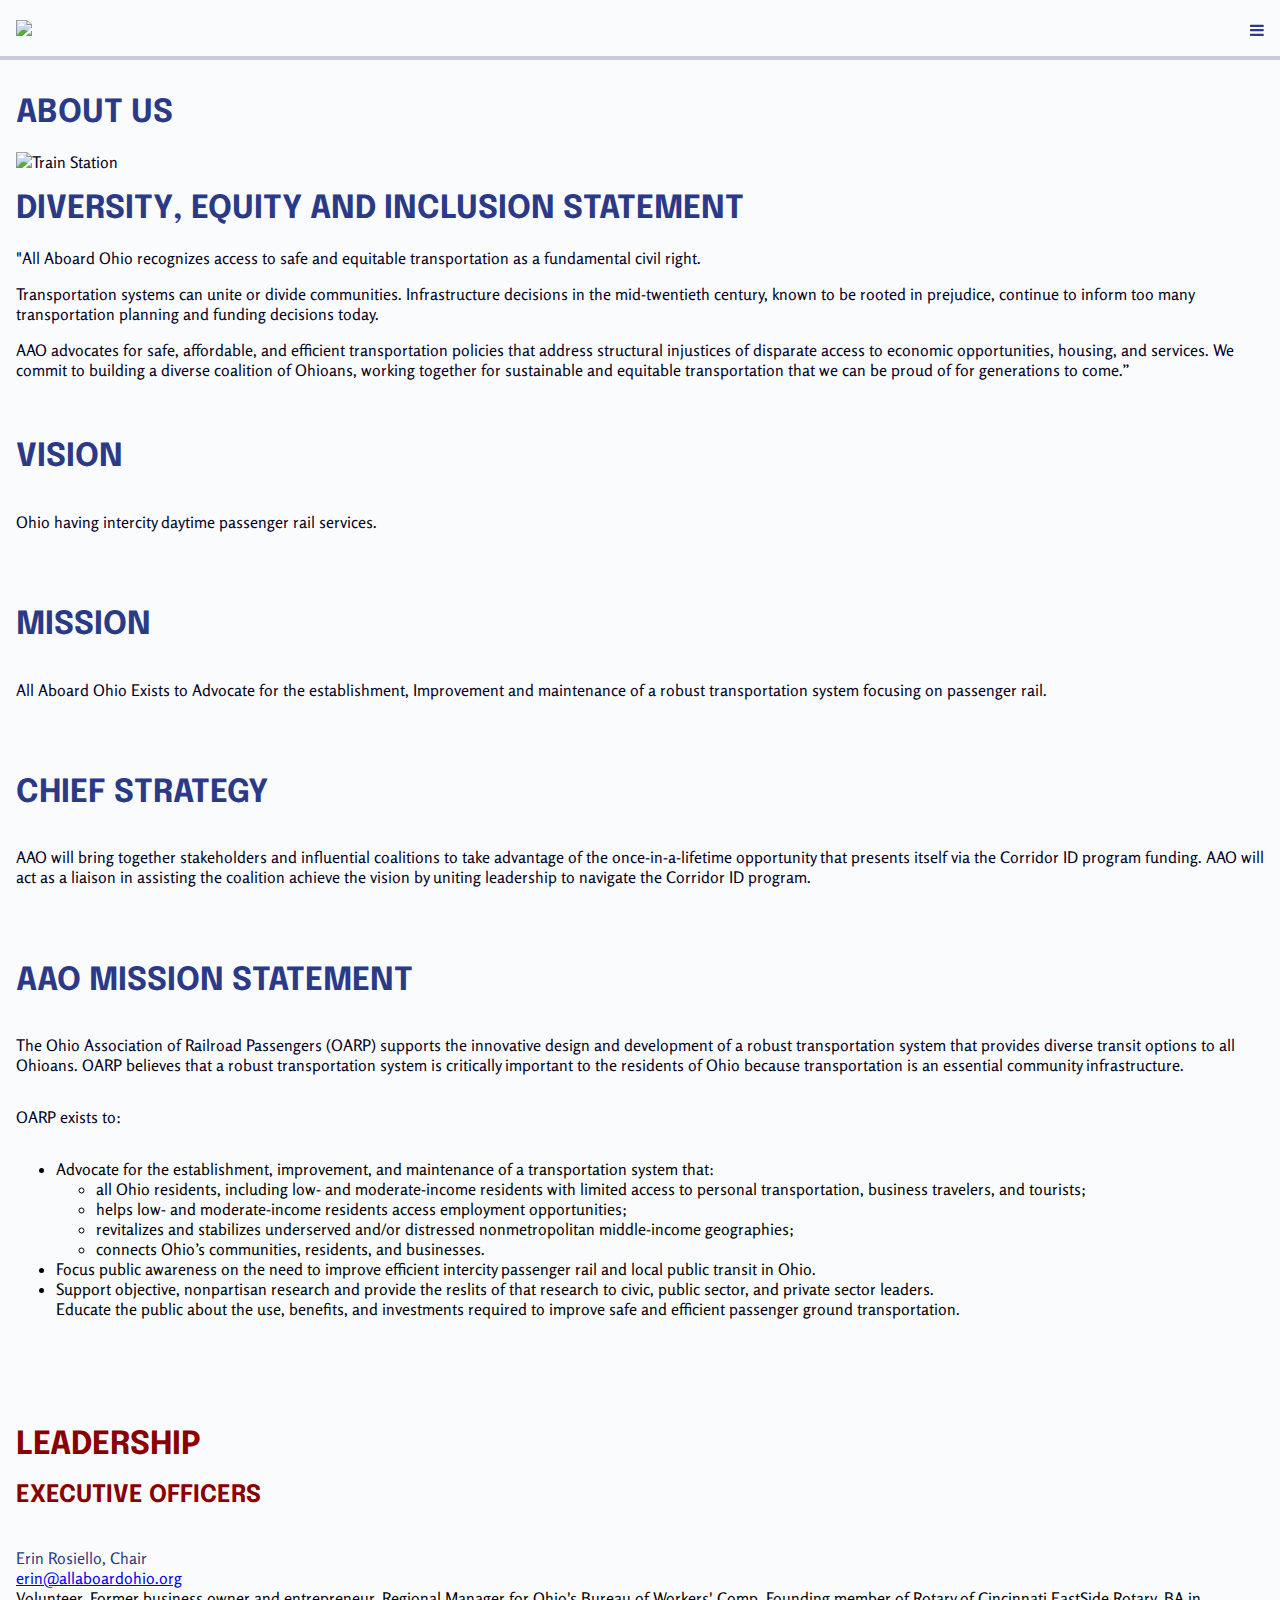
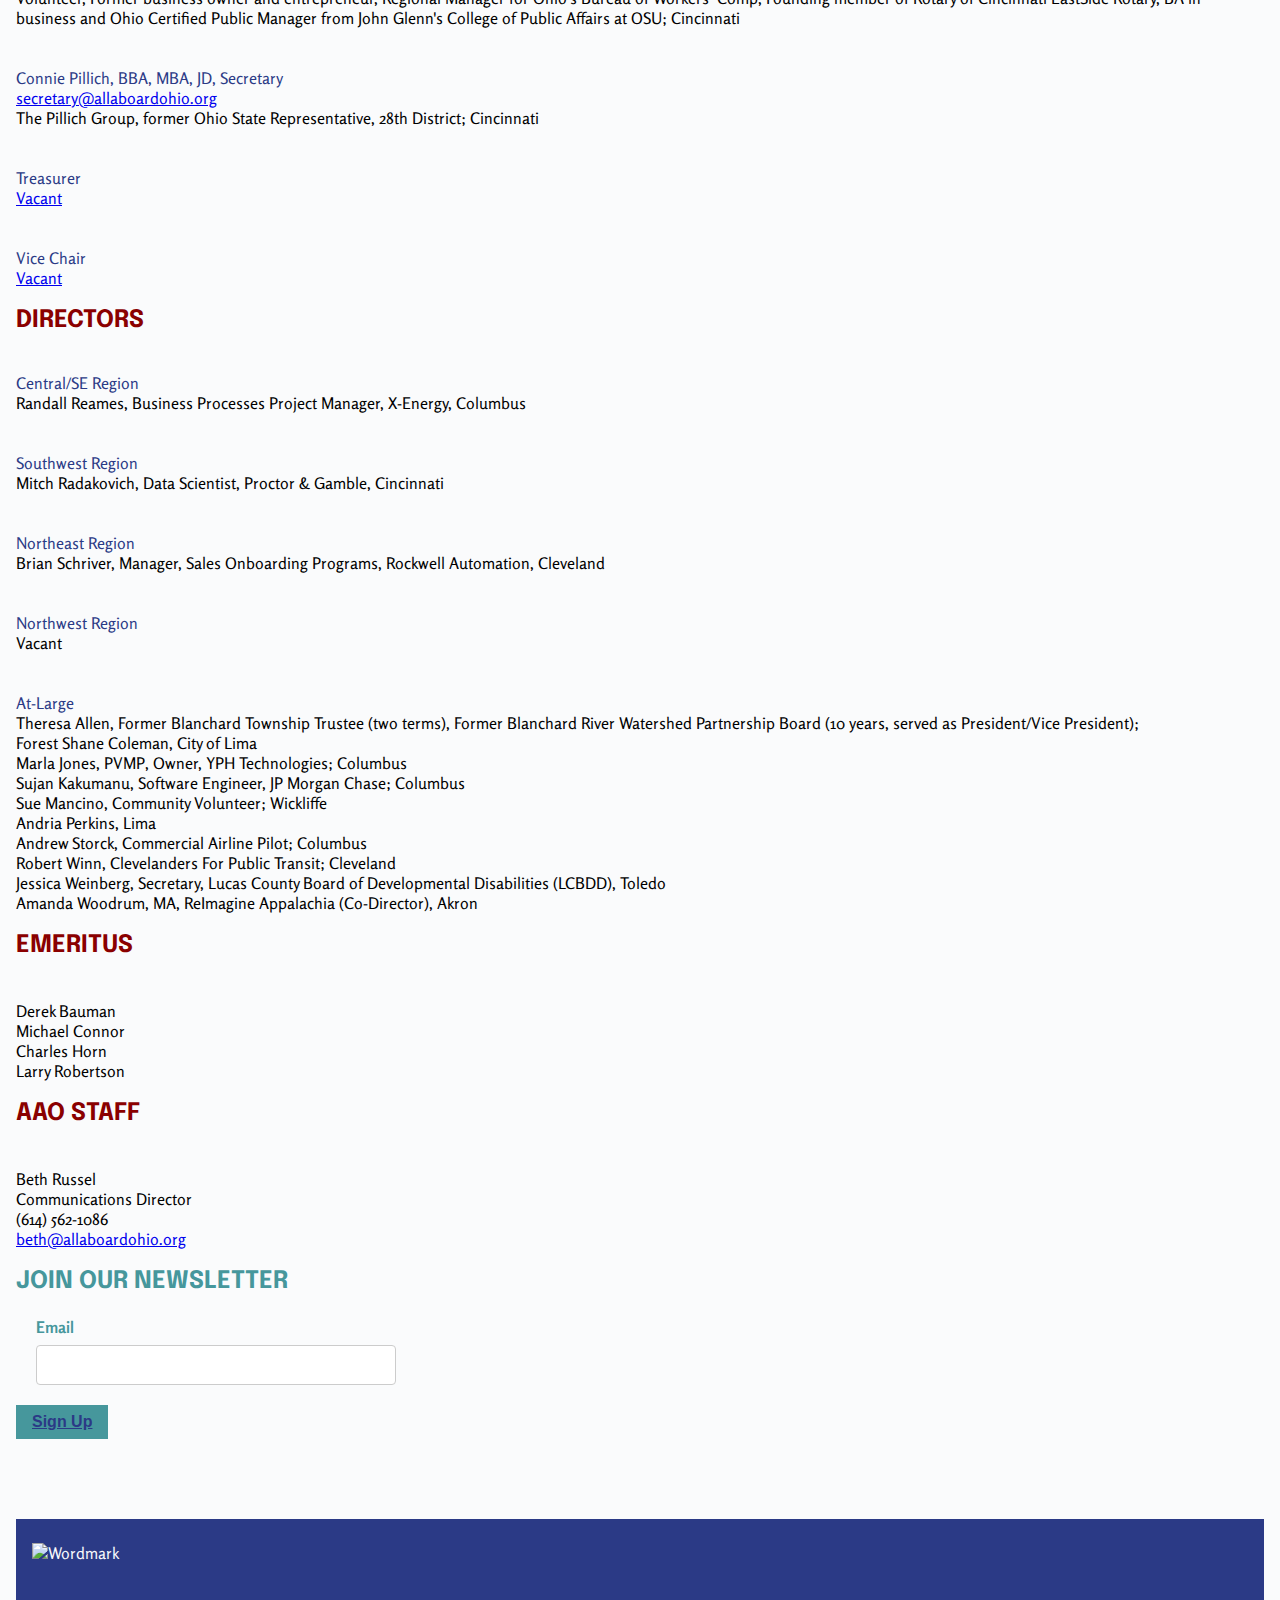
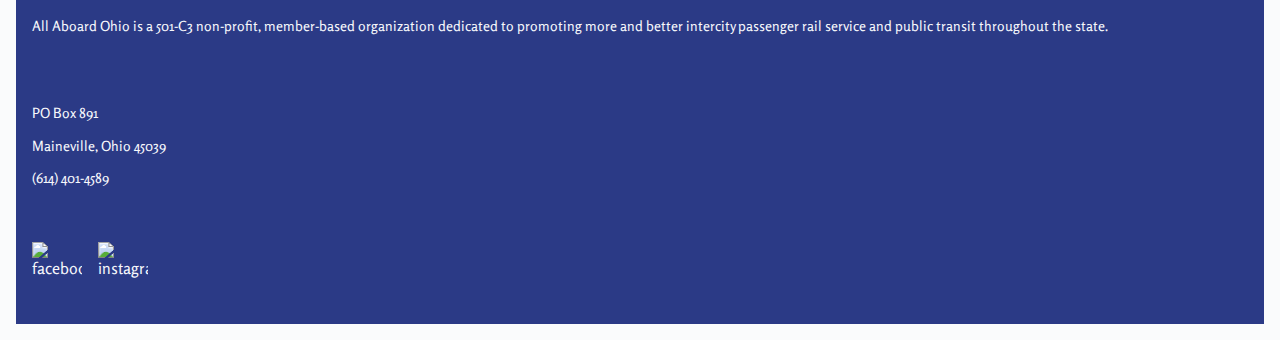
==== about.html @ adca26c1 "Initial commit from W3Schools" ====
<!DOCTYPE html>
<html lang="en">
  <head>
    <title>Home</title>
    <meta name="viewport" content="width=device-width, initial-scale=1" />
    <meta charset="utf-8" />
    <link rel="preconnect" href="https://fonts.googleapis.com" />
    <link rel="preconnect" href="https://fonts.gstatic.com" crossorigin />
    <link
      href="https://fonts.googleapis.com/css2?family=Epilogue:wght@400;700&family=Rosario:wght@400;700&display=swap"
      rel="stylesheet"
    />
    <link
    rel="stylesheet"
    href="https://cdnjs.cloudflare.com/ajax/libs/font-awesome/4.7.0/css/font-awesome.min.css"
  />
    <link rel="stylesheet" href="./styles.css" />
    <script src="./scripts.js"></script>
  </head>

  <body>
    <main>
      <!-- Your HTML content goes here -->
      <header>
        <div class="navigation">
          <div class="logo">
            <img src="./img/project1/aao_wordmark_simple.png" />
          </div>
          <a href="javascript:void(0);" class="icon" onclick="myFunction()">
            <i class="fa fa-bars"></i>
          </a>

          <div id="myLinks" class="menu-links">
            <div><a href="index.html">home</a></div>
            <div><a href="about.html">about</a></div>
            <div><a href="membership.html">membership</a></div>
          </div>
        </div>
      </header>

      <div class="hero">
        <div class="hero-image-container">
          <div class="hero-text">
            <h1><span>about us</span></h1>
            <img src="./img/project1/aao_about_hero.png" alt="Train Station" />
          </div>
        </div>
      </div>

      <div class="about-dei">
        <h1>DIVERSITY, EQUITY AND INCLUSION STATEMENT</h1>
        <p>
          "All Aboard Ohio recognizes access to safe and equitable
          transportation as a fundamental civil right.
        </p>
        <p>
          Transportation systems can unite or divide communities. Infrastructure
          decisions in the mid-twentieth century, known to be rooted in
          prejudice, continue to inform too many transportation planning and
          funding decisions today.
        </p>
        <p>
          AAO advocates for safe, affordable, and efficient transportation
          policies that address structural injustices of disparate access to
          economic opportunities, housing, and services. We commit to building a
          diverse coalition of Ohioans, working together for sustainable and
          equitable transportation that we can be proud of for generations to
          come.”
        </p>
      </div>

      <div class="about-vision">
        <div class="card-container">
            <h1>vision</h1>
            <p>Ohio having intercity daytime passenger rail services.</p>
        </div>
        <div class="card-container">
            <h1>mission</h1>
            <p>All Aboard Ohio Exists to Advocate for the establishment, Improvement and maintenance of a robust transportation system focusing on passenger rail.</p>
        </div>
        <div class="card-container">
            <h1>chief strategy</h1>
            <p>AAO will bring together stakeholders and influential coalitions to take advantage of the once-in-a-lifetime opportunity that presents itself via the Corridor ID program funding. AAO will act as a liaison in assisting the coalition achieve the vision by uniting leadership to navigate the Corridor ID program.</p>
        </div>
      </div>

      <div class="mission-statement">
        <div class="card-container">
            <h1>aao mission statement</h1>
            <p>The Ohio Association of Railroad Passengers (OARP) supports the innovative design and development of a robust transportation system that provides diverse transit options to all Ohioans. OARP believes that a robust transportation system is critically important to the residents of Ohio because transportation is an essential community infrastructure.
            </p>
            <p>
                OARP exists to:
                <ul>
                <li>Advocate for the establishment, improvement, and maintenance of a transportation system that:</li>
                <ul>
                    <li> all Ohio residents, including low- and moderate-income residents with limited access to personal transportation, business travelers, and tourists;</li>
                    <li>
                    helps low- and moderate-income residents access employment opportunities;</li>
                    <li>
                    revitalizes and stabilizes underserved and/or distressed nonmetropolitan middle-income geographies;</li>
                    <li>
                    connects Ohio’s communities, residents, and businesses.</li></ul>
                <li>
                Focus public awareness on the need to improve efficient intercity passenger rail and local public transit in Ohio.
                <li>
                Support objective, nonpartisan research and provide the reslits of that research to civic, public sector, and private sector leaders.
                </li>
                Educate the public about the use, benefits, and investments required to improve safe and efficient passenger ground transportation.</li>
            </ul>
            </p>
        </div>
      </div>

      <div class="about-leadership">
        <h1>leadership</h1>
        <h2>executive officers</h2>
        <div class="card-container">
            <div class="person-title">Erin Rosiello, Chair</div>
            <a href="mailto:erin@allaboardohio.org">erin@allaboardohio.org</a>
            <div>Volunteer, Former business owner and entrepreneur, Regional Manager for Ohio's Bureau of Workers' Comp, Founding member of Rotary of Cincinnati EastSide Rotary, BA in business and Ohio Certified Public Manager from John Glenn's College of Public Affairs at OSU; Cincinnati</div>
        </div>
        <div class="card-container">
            <div class="person-title">Connie Pillich, BBA, MBA, JD, Secretary</div>
            <a href="mailto:secretary@allaboardohio.org">secretary@allaboardohio.org</a>
            <div>The Pillich Group, former Ohio State Representative, 28th District; Cincinnati</div>
        </div>
        <div class="card-container">
            <div class="person-title">Treasurer</div>
            <a href="mailto:none">Vacant</a>
        </div>
        <div class="card-container">
            <div class="person-title">Vice Chair</div>
            <a href="mailto:none">Vacant</a>
        </div>
        <h2>directors</h2>
        <div class="card-container">
            <div class="place-title">central/SE region</div>
            <div>Randall Reames, Business Processes Project Manager, X-Energy, Columbus</div>
        </div>
        <div class="card-container">
            <div class="place-title">southwest region</div>
            <div>Mitch Radakovich, Data Scientist, Proctor & Gamble, Cincinnati</div>
        </div>
        <div class="card-container">
            <div class="place-title">Northeast region</div>
            <div>Brian Schriver, Manager, Sales Onboarding Programs, Rockwell Automation, Cleveland</div>
        </div>
        <div class="card-container">
            <div class="place-title">Northwest region</div>
            <div>Vacant</div>
        </div>
        <div class="card-container">
            <div class="place-title">At-large</div>
            <div>Theresa Allen, Former Blanchard Township Trustee (two terms), Former Blanchard River Watershed Partnership Board (10 years, served as President/Vice President); 
            <div>Forest Shane Coleman, City of Lima</div>
            <div>Marla Jones, PVMP, Owner, YPH Technologies; Columbus</div>
            <div>Sujan Kakumanu, Software Engineer, JP Morgan Chase; Columbus</div>
            <div>Sue Mancino, Community Volunteer; Wickliffe</div>
            <div>Andria Perkins, Lima</div>
            <div>Andrew Storck, Commercial Airline Pilot; Columbus</div>
            <div>Robert Winn, Clevelanders For Public Transit; Cleveland</div>
            <div>Jessica Weinberg, Secretary, Lucas County Board of Developmental Disabilities (LCBDD), Toledo</div>
            <div>Amanda Woodrum, MA, ReImagine Appalachia (Co-Director), Akron</div>
        </div>
        <h2>emeritus</h2>
        <div class="card-container">
            <div>Derek Bauman</div>
            <div>Michael Connor</div>
            <div>Charles Horn</div>
            <div>Larry Robertson</div>
        </div>
        <h2>aao staff</h2>
        <div class="card-container">
            <div>Beth Russel</div>
            <div>Communications Director</div>
            <div>(614) 562-1086</div>
            <a href="mailto:beth@allaboardohio.org">beth@allaboardohio.org</a>
        </div>
      </div>
      </div>

      <!-- NEWSLETTER, AGAIN -->
      <div class="join-newsletter">
        <h2>Join our newsletter</h2>
        <div class="text-entry-container">
          <label for="text-entry">Email</label>
          <input type="text" id="email2" name="text-entry" />
        </div>
        <button class="cta-button">Sign Up</button>
      </div>

      <div class="content-gap"></div>

      <!-- FOOTER -->
      <footer class="footer">
        <div class="footer-content">
          <img src="needs to be made" alt="Wordmark" />
          <p>
            All Aboard Ohio is a 501-C3 non-profit, member-based organization
            dedicated to promoting more and better intercity passenger rail
            service and public transit throughout the state.
          </p>
          <div class="address-box">
            <p>PO Box 891</p>
            <p>Maineville, Ohio 45039</p>
            <p>(614) 401-4589</p>
          </div>
          <div class="footer-social">
            <img src="./icons/logo-facebook.svg" alt="facebook" />
            <img src="./icons/logo-instagram.svg" alt="instagram" />
          </div>
        </div>
      </footer>
    </main>
  </body>
</html>
---- styles.css ----
* {
  box-sizing: border-box;
}

:root {
  font-family: "Epilogue", sans-serif;
  font-family: "Rosario", sans-serif;
  --background-color: rgba(250, 251, 252, 1);
  --on-background-color: rgba(2, 1, 35, 1);
  --primary-color: rgba(43, 58, 134, 1);
  --secondary-color: rgba(138, 0, 0, 1);
  --tertiary-color: rgba(70, 151, 156, 1);
  --quintenary-color: #c4d1ec;
  --quarternary-color: rgba(175, 145, 100, 1);
  --on-primary-color: rgba(247, 248, 252, 1);
  --button-shadow: 4px 4px 0px 0px rgba(0, 0, 0, 1),
    8px 8px 0px 0px rgba(43, 58, 134, 1);
  --mobile-button-shadow-PRIMARY: 4px 4px 0px 0px rgba(0, 0, 0, 1),
    2px 2px 0px 0px rgba(43, 58, 134, 1);
  --mobile-button-shadow-QUAT: 4px 4px 0px 0px rgba(0, 0, 0, 1),
    2px 2px 0px 0px rgba(175, 145, 100, 1);
}

/* Epilogue for headers */
h1,
h2,
h3,
h4,
h5,
h6 {
  font-family: "Epilogue", sans-serif;
  color: var(--primary-color);
  text-transform: uppercase;
}

p {
  -webkit-text-size-adjust: 16px;
  -moz-text-size-adjust: 16px;
  -ms-text-size-adjust: 16px;
  text-size-adjust: 16px;
  font-family: "Rosario", sans-serif;
  color: var(--on-background-color);
}

.bold-heading {
  font-family: "Epilogue", sans-serif;
  font-weight: 700;
  color: var(--on-background-color);
}

img {
  width: 100%;
}

body {
  padding: 0px;
  margin: 16px;
  background-color: var(--background-color);
}

.main {
  display: flex;
  flex-direction: column;
  align-items: flex-start;
  gap: 80px;
  padding-top: 96px;
  background-color: var(--background-color);
}

/* NAVIGATION */

.navigation {
  flex-direction: row;
  width: 100%;
  justify-content: space-between;
  gap: 16px;
  padding: 20px 16px 16px;
  position: fixed;
  top: 0;
  left: 0;
  z-index: 1000;
  background-color: var(--background-color);
  box-shadow: 0px 4px 0px #2b3a8640;
  display: flex;
  align-items: center;
  color: var(--on-background-color);
  overflow: hidden;
}

.logo img {
  width: 150px;
}

.navigation .menu-links {
  display: none;
  height: 100%;
  flex-direction: column;
  text-transform: uppercase;
  background-color: var(--secondary-color);
  font-size: larger;
}

.navigation .menu-links div {
  margin-right: 16px;
}

.navigation .menu-links div:last-child {
  margin-right: 0;
}

.navigation a:link {
  color: var(--primary-color);
}

.navigation a:visited {
  color: var(--tertiary-color);
}

.navigation a:hover {
  color: var(--secondary-color);
}

.hamburger-menu {
  display: none;
  cursor: pointer;
}

/* HERO */

.hero {
  display: flex;
  padding: 60px 0px 0px;
  flex-direction: column;
  align-items: center;

  align-self: stretch;
  background-color: var(--background-color);
}

.hero-image-container {
  position: relative;
  width: 100%;
}

.hero img {
  width: 100%;

  height: auto;
  display: block;
}

.hero-text {
  color: var(--on-background-color); /* Set the text color */
}

.hero p {
  color: var(--on-background-color);
}
.hero-content {
  display: flex;
  flex-direction: column;
}

.hero-content .column {
  display: flex;
  flex-direction: column;
  justify-content: space-between;
  align-items: left;
}

/* this to make the top of the first column have a border */
.hero-content .column :first {
  border-top: 1px solid var(--on-background-color);
}

.hero-content h1,
h2,
h3,
h4,
h5,
h6 {
  color: var(--PRIMARY, #2b3a86);
  text-transform: uppercase;
  margin-bottom: 3px;
}

.hero .description {
  color: var(--on-primary-color);
  padding: 0 100px;
}

.hero .description span {
  padding: 5px;
  line-height: 2;
  opacity: 0.9;
}

/* CTA BUTTON */

.cta-button {
  background-color: var(--quintenary-color);
  border: none;
  color: var(--primary-color);
  padding: 8px 16px;
  text-align: center;
  text-decoration: underline;
  display: inline-block;
  font-size: 16px;
  font-weight: bolder;
  width: -webkit-fit-content;
  width: -moz-fit-content;
  width: fit-content;
  align-self: center;
}

.content-gap {
  padding: 40px;
}

/* ACCOMPLISHMENTS */

.accomplishments {
  display: flex;
  flex-direction: column;
  align-items: center;
  gap: 40px;
  align-self: stretch;
  padding: 8px 0px;
}

.accomplishments h1,
.accomplishments h2,
.accomplishments h3,
.accomplishments h4,
.accomplishments h5,
.accomplishments h6 {
  text-transform: uppercase;
  color: var(--secondary-color, #8a0000);
}

.accomplishments img {
  width: 35px;
  height: 35px;
}

.accomplishments-card {
  display: flex;
  padding: 8px 0px;
  flex-direction: column;
  align-items: center;
  gap: 16px;
  align-self: stretch;
}

/* JOIN NEWSLETTER TEXT ENTRY */
.join-newsletter .cta-button {
  background-color: var(--tertiary-color);
}

.text-entry-container {
  max-width: 400px;
  padding: 20px;

  border-radius: 8px;
}

label {
  display: block;
  margin-bottom: 8px;
  font-weight: bold;
}

input {
  width: 100%;
  padding: 10px;
  box-sizing: border-box;
  border: 1px solid #ccc;
  border-radius: 4px;
  font-size: 16px;
}

.join-newsletter {
  color: var(--tertiary-color, #46979c);
}

.join-newsletter h2,
.join-newsletter h3,
.join-newsletter h4,
.join-newsletter h5,
.join-newsletter h6 {
  color: var(--tertiary-color, #46979c);
}

/* RECENT NEWS */

.recent-news {
  display: flex;
  flex-direction: column;
  align-items: center;
  gap: 40px;
  align-self: stretch;
}

.recent-news img {
  -o-object-fit: cover;
  object-fit: cover;
  height: 300px;
  width: 100%;
}

.recent-news h1,
.recent-news h2,
.recent-news h3,
.recent-news h4,
.recent-news h5,
.recent-news h6 {
  color: var(--primary-color, #2b3a86);
}

/* UPCOMING EVENTS */

.upcoming-events {
  display: flex;
  padding: 0px 16px;
  flex-direction: column;
  align-items: flex-start;
  gap: 40px;
  align-self: stretch;
}

.event-list-container {
  display: flex;
  flex-direction: column;
  align-items: flex-start;
  gap: 16px;
  align-self: stretch;
}

.event-list {
  display: flex;
  flex-direction: column;
  align-items: flex-start;
  gap: 4px;
  align-self: stretch;
}

/* ABOUT */

.about-leadership {
  padding-top: 40px;
}

.about-leadership h1,
.about-leadership h2,
.about-leadership h3,
.about-leadership h4,
.about-leadership h5,
.about-leadership h6 {
  color: var(--secondary-color);
}

.card-container {
  display: flex;
  flex-direction: column;
  margin-top: 40px;
  align-self: stretch;
}

.person-title {
  color: var(--primary-color, #2b3a86);
  text-transform: capitalize;
}

.place-title {
  color: var(--primary-color, #2b3a86);
  text-transform: capitalize;
}

/* MEMBERSHIP */

.membership {
  display: flex;
  padding: 80px 8px;
  flex-direction: column;
  align-items: center;
  gap: 20px;
  align-self: stretch;
}

p.price {
  text-align: center;
  color: var(--tertiary-color);
  font-size: 150%;
}

/* Style the buttons that are used to open and close the accordion panel */
.membership-accordion {
  color: var(--on-background-color);
  cursor: pointer;
  width: 100%;
  text-align: left;
  border: none;
  outline: none;
  transition: 0.4s;
}

/* Add a background color to the button if it is clicked on (add the .active class with JS), and when you move the mouse over it (hover) */
.membership-active,
.membership-accordion:hover {
  background-color: #ccc;
}

/* Style the accordion panel. Note: hidden by default */
.panel {
  padding: 17px 34px 34px;
  background-color: white;
  display: none;
  overflow: hidden;
}

.panel h2 {
  text-transform: uppercase;
  color: var(--primary-color);
}

/* FOOTER FOOTER FOOTER */
.footer {
  display: flex;
  padding: 24px 0px 32px 0px;
  flex-direction: column;
  align-items: flex-start;
  gap: 4px;
  align-self: stretch;
  background-color: var(--primary-color, #2b3a86);
  color: var(--on-primary-color, #f7f8fc);
  /* position: absolute;
  z-index: 1; */
}

.footer p {
  color: var(--on-primary-color, #f7f8fc);
  font-size: 14px;
  font-style: normal;
  font-weight: 400;
  line-height: 135%; /* 18.9px */
}

.footer-content {
  display: flex;
  padding: 0px 16px;
  flex-direction: column;
  align-items: flex-start;
  gap: 40px;
  align-self: stretch;
  color: var(--on-primary-color, #f7f8fc);
}
.address-container {
  display: flex;
  flex-direction: column;
  justify-content: flex-end;
  align-items: flex-start;
  gap: 24px;
  align-self: stretch;
  color: var(--on-primary-color, #f7f8fc);
}

.footer-social {
  display: flex;
  justify-content: flex-end;
  align-items: flex-start;
  gap: 16px;
}

.footer-social img {
  width: 50px;
  height: 50px;
}

@media only screen and (min-width: 768px) and (max-width: 1023px) {
  /* .body {
    display: flex;
    flex-direction: column;
    justify-content: space-between;
    align-items: center;
    padding: 10px;
    border-left: 1px solid black;
    border-bottom: 1px solid black;
    background: url("img/project1/aao_background1.png") repeat-y left top;
  } */

  .body {
    display: flex;
    max-width: 762px;
    width: 100%;
    padding: 167px auto 442px;
    flex-direction: column;
    align-items: center;
    gap: 80px;

    background: var(--background-color, #fafbfc);
  }

  .img {
    max-width: 100%;
    height: auto;
  }

  .navigation {
    display: flex;
    width: 100%;
    padding: 24px 8px 16px 8px;
    justify-content: space-between;
    align-items: center;
    gap: 4px;
  }

  .links {
    display: flex;
    justify-content: center;
    align-items: center;
    gap: 24px;
    flex: 1 0 0;
    align-self: stretch;
  }

  .hero {
    display: flex;
    flex-direction: column;
    align-items: center;
    align-self: stretch;
    border-radius: 4px;
    background: var(--background-color, #fafbfc);
  }

  .hero-content .column:last-child {
    border-right: 1px solid black;
  }

  /* .hero-text {
    position: absolute;
    top: 80px;
    right: 0;
    background: rgba(
      255,
      255,
      255,
      0.8
    ); /* Use a semi-transparent background for better readability
    padding: 20px;
    text-align: left;
    vertical-align: middle;
    color: var(--on-primary-color); /* Set the text color
  } */

  /* I want this to make the second button the secondary color. it inherits primary-color from main. */
  .hero button ::after {
    background-color: var(--secondary-color);
  }
}

@media only screen and (min-width: 1024px) {
  .body {
    display: flex;
    flex-direction: row;
  }
}

/* .text-with-background-image {
  background-image: url("../img/project1/aao_home_hero.png");
  background-repeat: no-repeat;
  background-size: cover;
  width: 100%;
  height: 500px;
  background-position: center;
  display: flex;
  flex-direction: column;
  justify-content: center;
} */

/* .cta-button {
  display: flex;
  padding: 8px 32px;
  justify-content: center;
  align-items: center;
  gap: 16px;
  align-self: stretch;
  border-radius: 8px;
  background: var(--primary-color, #2b3a86);
  box-shadow: 2px 3px 0px 0px #2b3a86, 1px 2px 0px 0px #000; 
}
*/ /* .membership ul {
  display: flex;
  padding: 16px 0px;
  align-items: center;
  align-self: stretch;
}
.membership li {
  border-bottom: 5px solid #000;
  display: flex;
  align-items: flex-start;
  gap: 8px;
  flex: 1 0 0;
} */
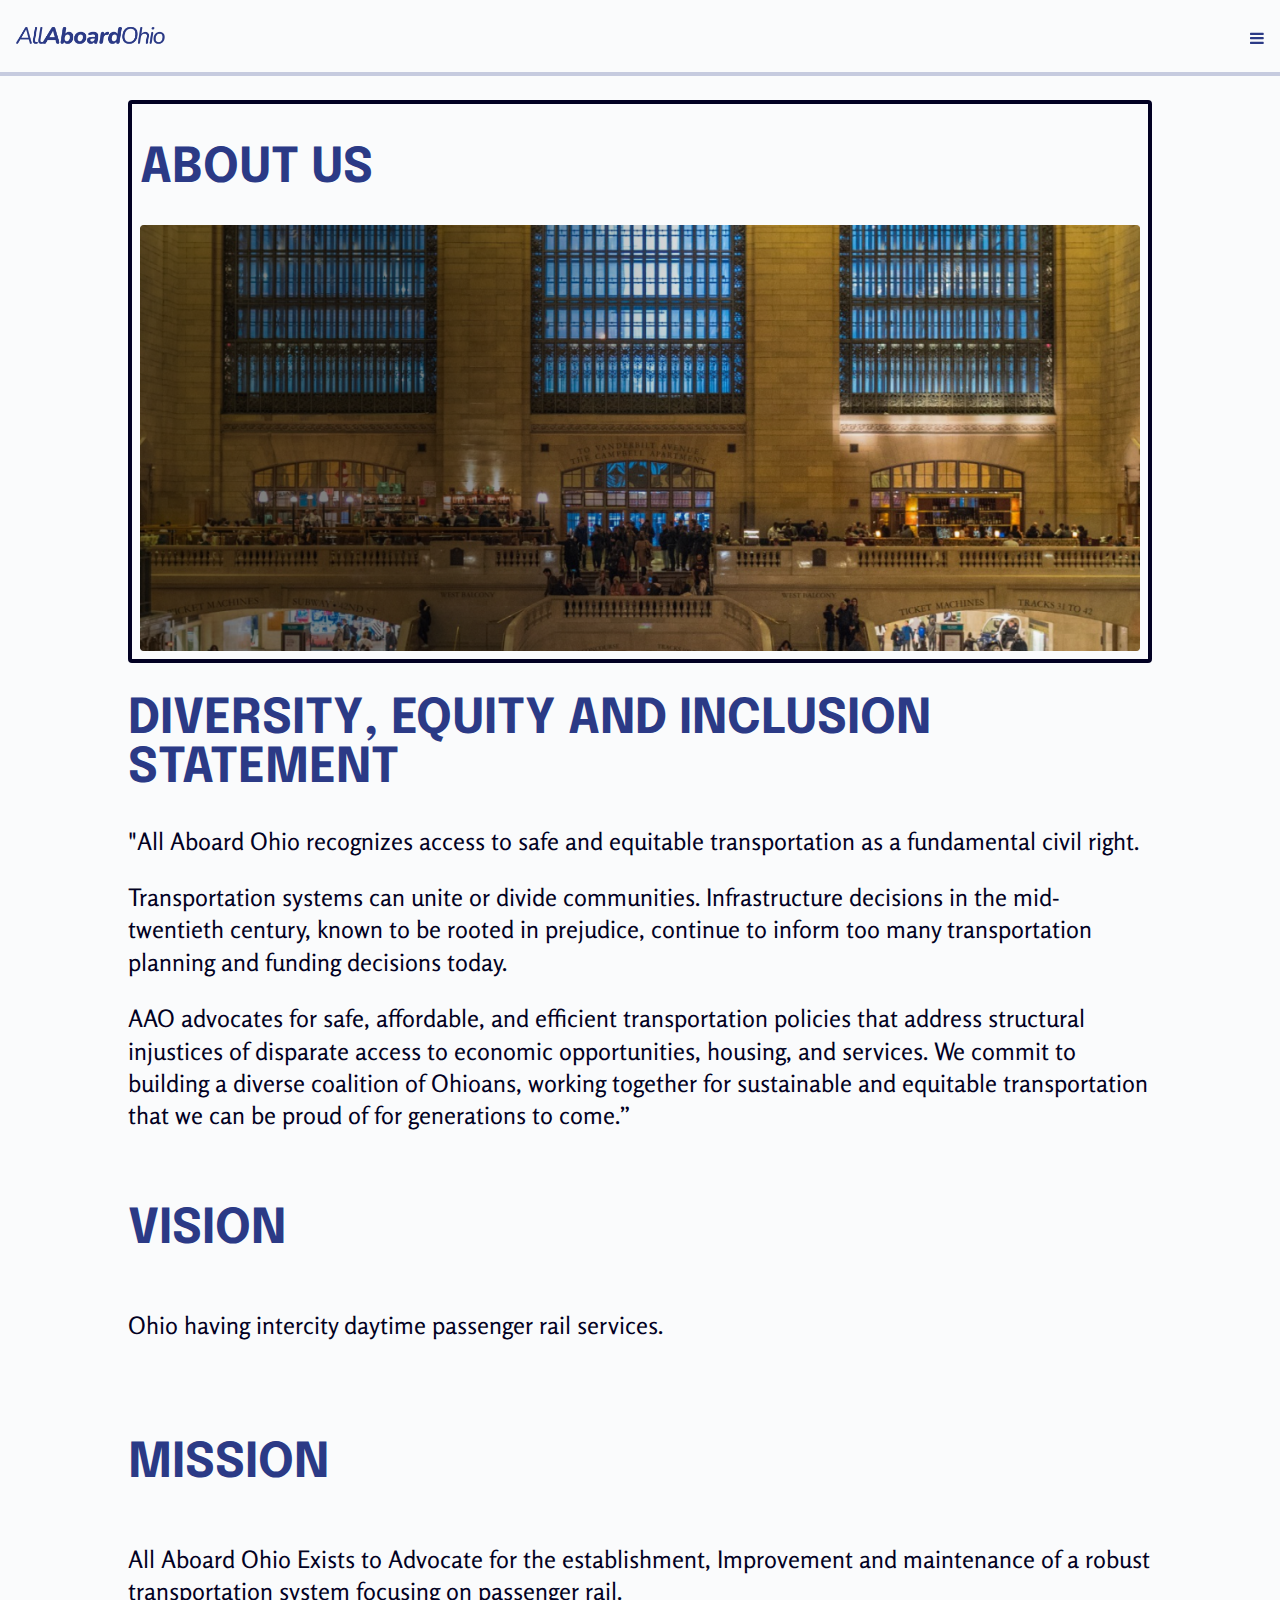
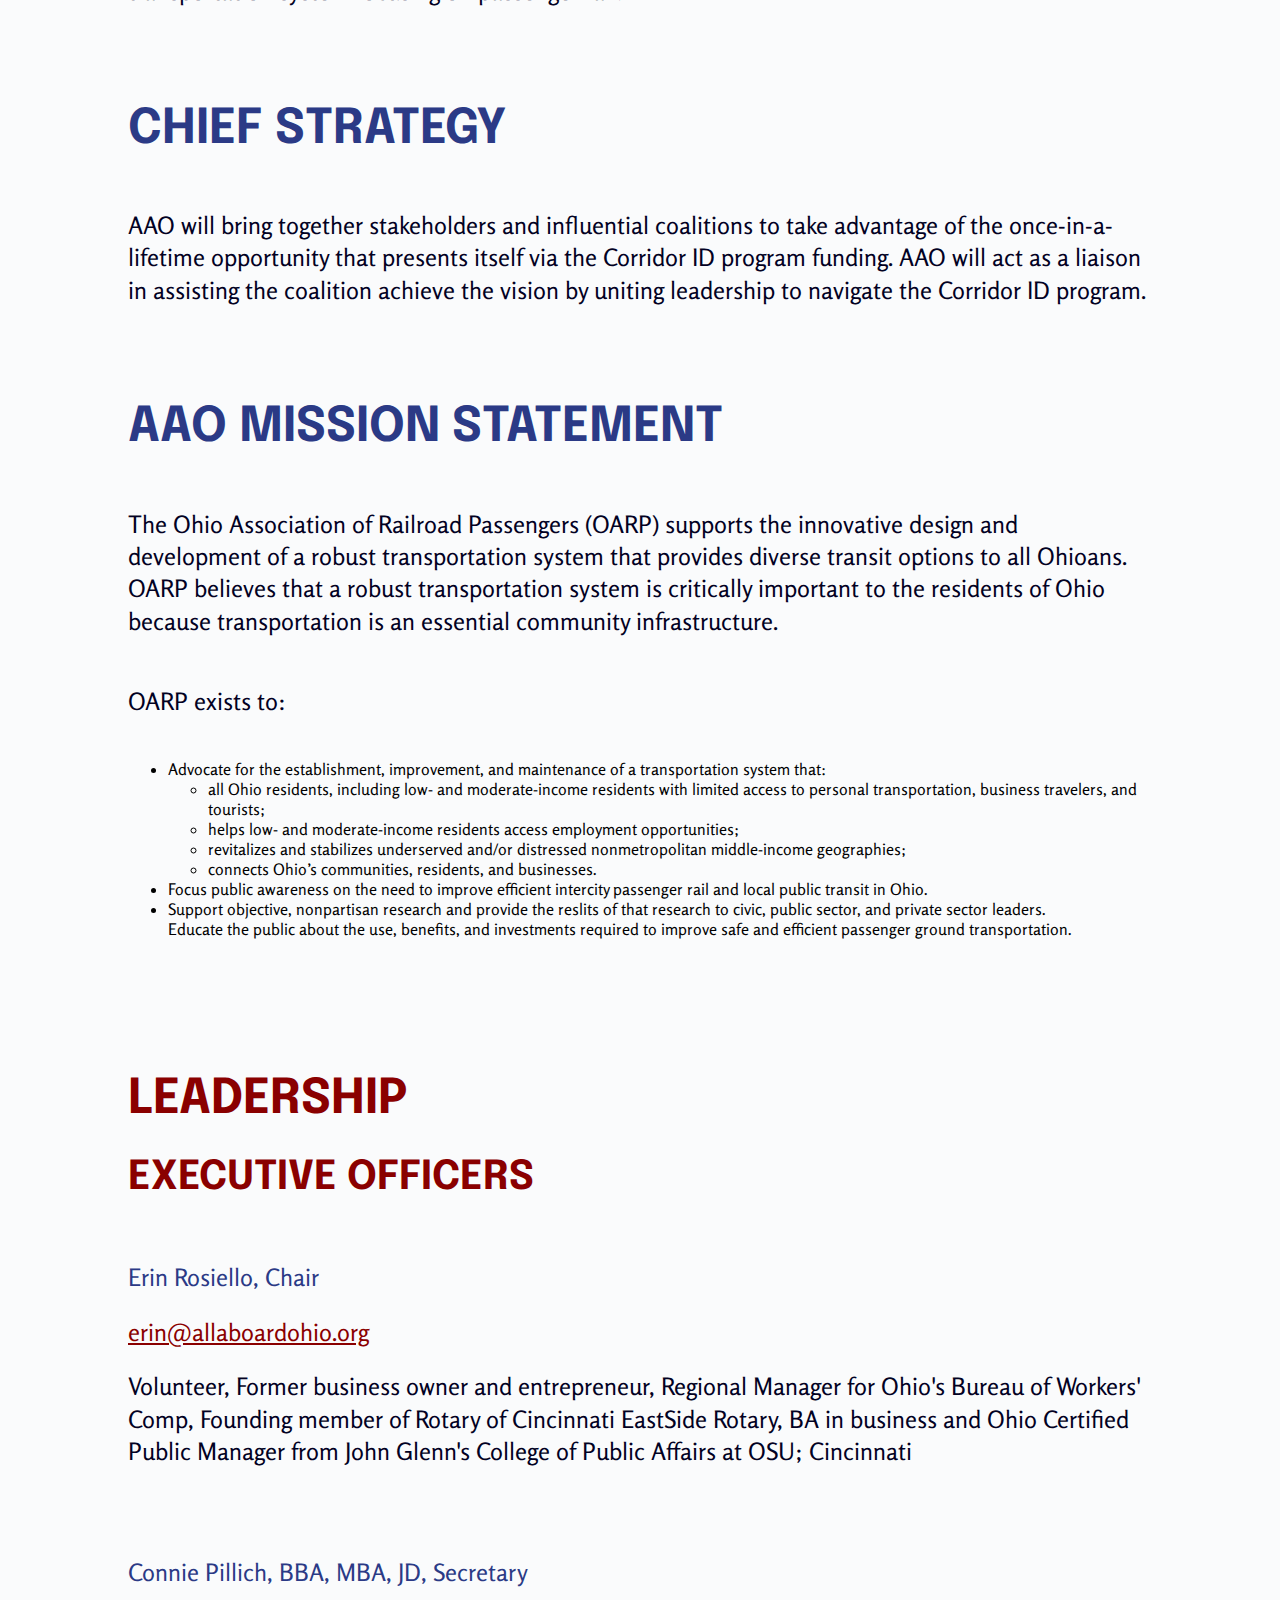
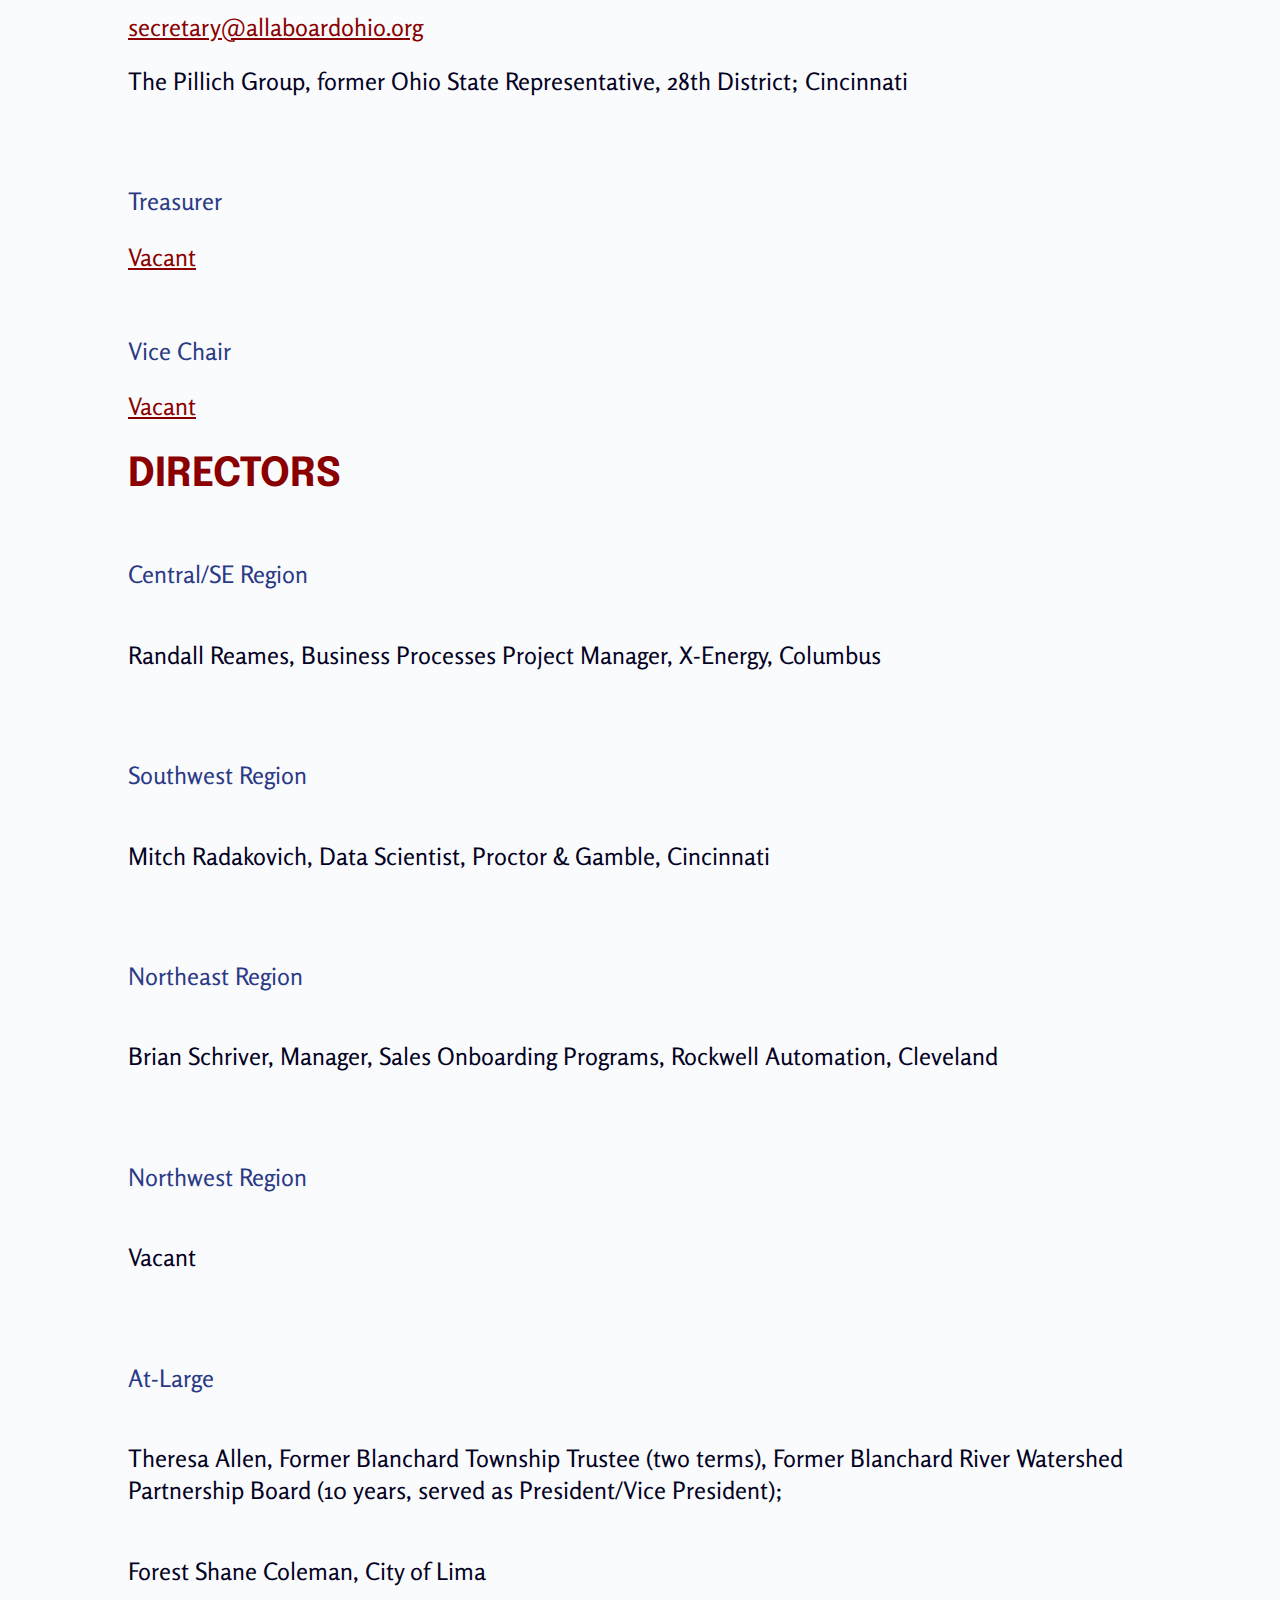
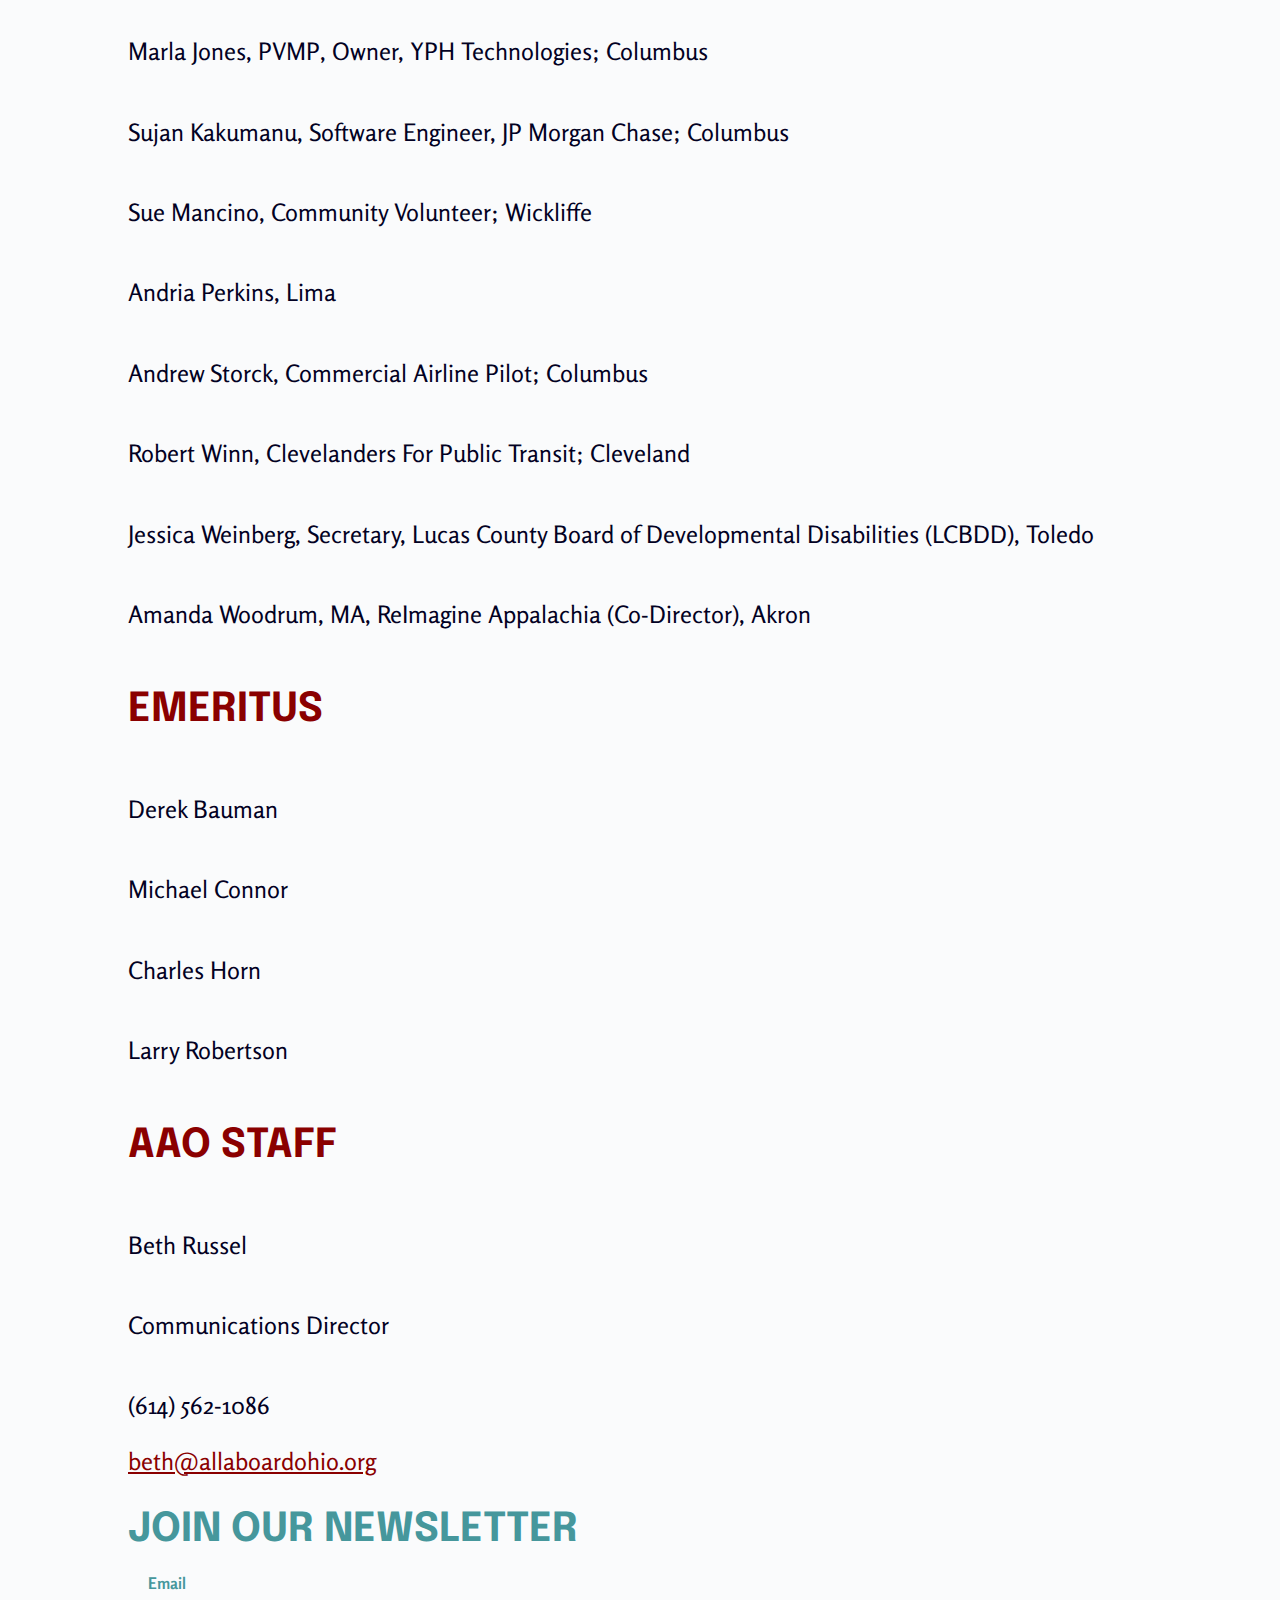
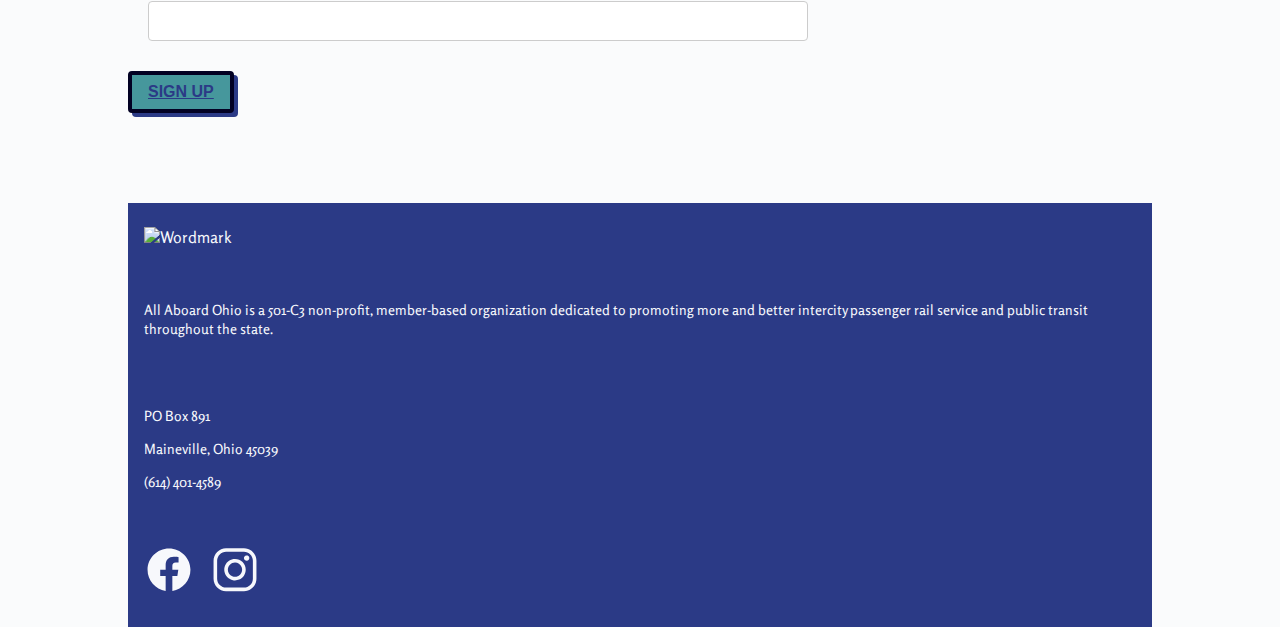
==== commit 1d05fdb8: "Initial set up and user testing version" ====
--- a/about.html
+++ b/about.html
@@ -1,4 +1,4 @@
- <!DOCTYPE html>
+<!DOCTYPE html>
 <html lang="en">
   <head>
     <title>Home</title>
@@ -24,16 +24,18 @@
       <header>
         <div class="navigation">
           <div class="logo">
-            <img src="./img/project1/aao_wordmark_simple.png" />
+            <a href="index.html">
+            <img src="./img/aao_wordmark_simple.png" />
+            </a>
           </div>
           <a href="javascript:void(0);" class="icon" onclick="myFunction()">
             <i class="fa fa-bars"></i>
           </a>
 
           <div id="myLinks" class="menu-links">
-            <div><a href="index.html">home</a></div>
-            <div><a href="about.html">about</a></div>
-            <div><a href="membership.html">membership</a></div>
+            <div><a href="./index.html">home</a></div>
+            <div><a href="./about.html">about</a></div>
+            <div><a href="./membership.html">membership</a></div>
           </div>
         </div>
       </header>
@@ -42,7 +44,7 @@
         <div class="hero-image-container">
           <div class="hero-text">
             <h1><span>about us</span></h1>
-            <img src="./img/project1/aao_about_hero.png" alt="Train Station" />
+            <img src="./img/aao_about_hero.png" alt="Train Station" />
           </div>
         </div>
       </div>
@@ -116,69 +118,69 @@
         <h1>leadership</h1>
         <h2>executive officers</h2>
         <div class="card-container">
-            <div class="person-title">Erin Rosiello, Chair</div>
+            <p class="person-title">Erin Rosiello, Chair</p>
             <a href="mailto:erin@allaboardohio.org">erin@allaboardohio.org</a>
-            <div>Volunteer, Former business owner and entrepreneur, Regional Manager for Ohio's Bureau of Workers' Comp, Founding member of Rotary of Cincinnati EastSide Rotary, BA in business and Ohio Certified Public Manager from John Glenn's College of Public Affairs at OSU; Cincinnati</div>
-        </div>
-        <div class="card-container">
-            <div class="person-title">Connie Pillich, BBA, MBA, JD, Secretary</div>
+            <p>Volunteer, Former business owner and entrepreneur, Regional Manager for Ohio's Bureau of Workers' Comp, Founding member of Rotary of Cincinnati EastSide Rotary, BA in business and Ohio Certified Public Manager from John Glenn's College of Public Affairs at OSU; Cincinnati</p>
+        </div>
+        <div class="card-container">
+            <p class="person-title">Connie Pillich, BBA, MBA, JD, Secretary</p>
             <a href="mailto:secretary@allaboardohio.org">secretary@allaboardohio.org</a>
-            <div>The Pillich Group, former Ohio State Representative, 28th District; Cincinnati</div>
-        </div>
-        <div class="card-container">
-            <div class="person-title">Treasurer</div>
+            <p>The Pillich Group, former Ohio State Representative, 28th District; Cincinnati</p>
+        </div>
+        <div class="card-container">
+            <p class="person-title">Treasurer</p>
             <a href="mailto:none">Vacant</a>
         </div>
         <div class="card-container">
-            <div class="person-title">Vice Chair</div>
+            <p class="person-title">Vice Chair</p>
             <a href="mailto:none">Vacant</a>
         </div>
         <h2>directors</h2>
         <div class="card-container">
-            <div class="place-title">central/SE region</div>
-            <div>Randall Reames, Business Processes Project Manager, X-Energy, Columbus</div>
-        </div>
-        <div class="card-container">
-            <div class="place-title">southwest region</div>
-            <div>Mitch Radakovich, Data Scientist, Proctor & Gamble, Cincinnati</div>
-        </div>
-        <div class="card-container">
-            <div class="place-title">Northeast region</div>
-            <div>Brian Schriver, Manager, Sales Onboarding Programs, Rockwell Automation, Cleveland</div>
-        </div>
-        <div class="card-container">
-            <div class="place-title">Northwest region</div>
-            <div>Vacant</div>
-        </div>
-        <div class="card-container">
-            <div class="place-title">At-large</div>
-            <div>Theresa Allen, Former Blanchard Township Trustee (two terms), Former Blanchard River Watershed Partnership Board (10 years, served as President/Vice President); 
-            <div>Forest Shane Coleman, City of Lima</div>
-            <div>Marla Jones, PVMP, Owner, YPH Technologies; Columbus</div>
-            <div>Sujan Kakumanu, Software Engineer, JP Morgan Chase; Columbus</div>
-            <div>Sue Mancino, Community Volunteer; Wickliffe</div>
-            <div>Andria Perkins, Lima</div>
-            <div>Andrew Storck, Commercial Airline Pilot; Columbus</div>
-            <div>Robert Winn, Clevelanders For Public Transit; Cleveland</div>
-            <div>Jessica Weinberg, Secretary, Lucas County Board of Developmental Disabilities (LCBDD), Toledo</div>
-            <div>Amanda Woodrum, MA, ReImagine Appalachia (Co-Director), Akron</div>
+            <p class="place-title">central/SE region</p>
+            <p>Randall Reames, Business Processes Project Manager, X-Energy, Columbus</p>
+        </div>
+        <div class="card-container">
+            <p class="place-title">southwest region</p>
+            <p>Mitch Radakovich, Data Scientist, Proctor & Gamble, Cincinnati</p>
+        </div>
+        <div class="card-container">
+            <p class="place-title">Northeast region</p>
+            <p>Brian Schriver, Manager, Sales Onboarding Programs, Rockwell Automation, Cleveland</p>
+        </div>
+        <div class="card-container">
+            <p class="place-title">Northwest region</p>
+            <p>Vacant</p>
+        </div>
+        <div class="card-container">
+            <p class="place-title">At-large</p>
+            <p>Theresa Allen, Former Blanchard Township Trustee (two terms), Former Blanchard River Watershed Partnership Board (10 years, served as President/Vice President); </p>
+            <p>Forest Shane Coleman, City of Lima</p>
+            <p>Marla Jones, PVMP, Owner, YPH Technologies; Columbus</p>
+            <p>Sujan Kakumanu, Software Engineer, JP Morgan Chase; Columbus</p>
+            <p>Sue Mancino, Community Volunteer; Wickliffe</p>
+            <p>Andria Perkins, Lima</p>
+            <p>Andrew Storck, Commercial Airline Pilot; Columbus</p>
+            <p>Robert Winn, Clevelanders For Public Transit; Cleveland</p>
+            <p>Jessica Weinberg, Secretary, Lucas County Board of Developmental Disabilities (LCBDD), Toledo</p>
+            <p>Amanda Woodrum, MA, ReImagine Appalachia (Co-Director), Akron</p>
         </div>
         <h2>emeritus</h2>
         <div class="card-container">
-            <div>Derek Bauman</div>
-            <div>Michael Connor</div>
-            <div>Charles Horn</div>
-            <div>Larry Robertson</div>
+            <p>Derek Bauman</p>
+            <p>Michael Connor</p>
+            <p>Charles Horn</p>
+            <p>Larry Robertson</p>
         </div>
         <h2>aao staff</h2>
         <div class="card-container">
-            <div>Beth Russel</div>
-            <div>Communications Director</div>
-            <div>(614) 562-1086</div>
+            <p>Beth Russel</p>
+            <p>Communications Director</p>
+            <p>(614) 562-1086</p>
             <a href="mailto:beth@allaboardohio.org">beth@allaboardohio.org</a>
         </div>
       </div>
-      </div>
+      
 
       <!-- NEWSLETTER, AGAIN -->
       <div class="join-newsletter">
--- a/styles.css
+++ b/styles.css
@@ -21,6 +21,10 @@
     2px 2px 0px 0px rgba(175, 145, 100, 1);
 }
 
+img {
+  width: 100%;
+}
+
 /* Epilogue for headers */
 h1,
 h2,
@@ -33,6 +37,12 @@
   text-transform: uppercase;
 }
 
+.bold-heading {
+  font-family: "Epilogue", sans-serif;
+  font-weight: 700;
+  color: var(--on-background-color);
+}
+
 p {
   -webkit-text-size-adjust: 16px;
   -moz-text-size-adjust: 16px;
@@ -40,22 +50,29 @@
   text-size-adjust: 16px;
   font-family: "Rosario", sans-serif;
   color: var(--on-background-color);
-}
-
-.bold-heading {
-  font-family: "Epilogue", sans-serif;
-  font-weight: 700;
-  color: var(--on-background-color);
-}
-
-img {
-  width: 100%;
+  line-height: 135%;
+}
+
+h1 {
+  font-size: 32px;
+}
+
+h2 {
+  font-size: 28px;
+}
+
+h3 {
+  font-size: 28px;
 }
 
 body {
   padding: 0px;
   margin: 16px;
   background-color: var(--background-color);
+}
+
+a[href^="mailto:"] {
+  color: var(--secondary-color);
 }
 
 .main {
@@ -94,10 +111,12 @@
 .navigation .menu-links {
   display: none;
   height: 100%;
-  flex-direction: column;
+  flex-direction: row;
   text-transform: uppercase;
-  background-color: var(--secondary-color);
   font-size: larger;
+  /* position: absolute; */
+  /* top: 100px;
+  left: 0px; */
 }
 
 .navigation .menu-links div {
@@ -123,18 +142,19 @@
 .hamburger-menu {
   display: none;
   cursor: pointer;
+  margin-right: 10px;
 }
 
 /* HERO */
 
 .hero {
   display: flex;
-  padding: 60px 0px 0px;
-  flex-direction: column;
-  align-items: center;
-
-  align-self: stretch;
-  background-color: var(--background-color);
+  margin-top: 100px;
+  padding: 8px 8px;
+  flex-direction: column;
+  align-items: center;
+  align-self: stretch;
+  border: 4px solid var(--on-background-color);
 }
 
 .hero-image-container {
@@ -159,6 +179,7 @@
 .hero-content {
   display: flex;
   flex-direction: column;
+  gap: 8px;
 }
 
 .hero-content .column {
@@ -166,6 +187,9 @@
   flex-direction: column;
   justify-content: space-between;
   align-items: left;
+  padding: 8px 8px;
+  
+  border: solid var(--on-background-color);
 }
 
 /* this to make the top of the first column have a border */
@@ -202,8 +226,11 @@
   border: none;
   color: var(--primary-color);
   padding: 8px 16px;
+  margin: 10px 0px;
   text-align: center;
-  text-decoration: underline;
+  -webkit-text-decoration: underline var(--primary-color);
+  text-decoration: underline var(--primary-color);
+  text-transform: uppercase;
   display: inline-block;
   font-size: 16px;
   font-weight: bolder;
@@ -211,6 +238,12 @@
   width: -moz-fit-content;
   width: fit-content;
   align-self: center;
+  border-radius: 4px;
+  border: 4px solid var(--on-background-color, #020123);
+  background: var(--background-color, #fafbfc);
+
+  /* ButtonShadow */
+  box-shadow: 4px 4px 0px 0px #2b3a86;
 }
 
 .content-gap {
@@ -235,7 +268,8 @@
 .accomplishments h5,
 .accomplishments h6 {
   text-transform: uppercase;
-  color: var(--secondary-color, #8a0000);
+  text-overflow: ellipsis;
+  align-self: flex-start;
 }
 
 .accomplishments img {
@@ -253,12 +287,19 @@
 }
 
 /* JOIN NEWSLETTER TEXT ENTRY */
+.join-newsletter {
+  align-self: center;
+  align-items: center;
+}
+
 .join-newsletter .cta-button {
   background-color: var(--tertiary-color);
+  align-self: center;
 }
 
 .text-entry-container {
-  max-width: 400px;
+  width: auto;
+  max-width: 700px;
   padding: 20px;
 
   border-radius: 8px;
@@ -284,10 +325,7 @@
 }
 
 .join-newsletter h2,
-.join-newsletter h3,
-.join-newsletter h4,
-.join-newsletter h5,
-.join-newsletter h6 {
+.join-newsletter h3 {
   color: var(--tertiary-color, #46979c);
 }
 
@@ -299,6 +337,12 @@
   align-items: center;
   gap: 40px;
   align-self: stretch;
+}
+
+.recent-news h1,
+.recent-news h2,
+.recent-news h3 {
+  align-self: flex-start;
 }
 
 .recent-news img {
@@ -445,6 +489,11 @@
   line-height: 135%; /* 18.9px */
 }
 
+.footer img {
+  width: 250px;
+  height: 100%;
+}
+
 .footer-content {
   display: flex;
   padding: 0px 16px;
@@ -477,27 +526,14 @@
 }
 
 @media only screen and (min-width: 768px) and (max-width: 1023px) {
-  /* .body {
-    display: flex;
-    flex-direction: column;
-    justify-content: space-between;
-    align-items: center;
-    padding: 10px;
-    border-left: 1px solid black;
-    border-bottom: 1px solid black;
-    background: url("img/project1/aao_background1.png") repeat-y left top;
-  } */
-
-  .body {
+  body {
     display: flex;
     max-width: 762px;
     width: 100%;
-    padding: 167px auto 442px;
+    margin: 100px auto 442px auto;
     flex-direction: column;
-    align-items: center;
+    height: 100vh;
     gap: 80px;
-
-    background: var(--background-color, #fafbfc);
   }
 
   .img {
@@ -529,14 +565,140 @@
     align-items: center;
     align-self: stretch;
     border-radius: 4px;
-    background: var(--background-color, #fafbfc);
-  }
-
-  .hero-content .column:last-child {
-    border-right: 1px solid black;
-  }
-
-  /* .hero-text {
+  }
+
+  .hero-content {
+    display: flex;
+    flex-direction: row;
+    padding: 0px 10px 0px, 10px;
+  }
+
+  .hero-content .column {
+    display: flex;
+    flex: 1 0 0;
+    flex-direction: column;
+    justify-content: space-between;
+    align-items: left;
+    padding: 20px 10px;
+  }
+
+  p {
+    font-size: 20px;
+  }
+
+  h1 {
+    font-size: 40px;
+  }
+
+  h2 {
+    font-size: 32px;
+  }
+
+  h3 {
+    font-size: 26px;
+  }
+
+  .hero button ::after {
+    background-color: var(--secondary-color);
+  }
+
+  .cta-button {
+    font-size: 20px;
+    font-weight: 700;
+  }
+
+  .recent-news {
+    display: flex;
+    flex-wrap: wrap;
+    padding: 10px 0px;
+  }
+
+  .news-card {
+    flex: 1 0 calc(50% - 8px);
+    padding: 0px 4px;
+  }
+  .recent-news img {
+    width: 300px;
+    max-width: 300px;
+    height: auto; /* Maintain aspect ratio */
+    max-height: 200px;
+    display: block; /* Remove extra space below images */
+    margin: 0 auto;
+  }
+
+  .recent-news a {
+    max-width: 300px;
+    text-align: left;
+    white-space: wrap;
+  }
+
+  a[href^="mailto:"] {
+    font-size: 20px;
+  }
+
+  .card-container ul {
+    font-size: 20px;
+  }
+}
+
+@media only screen and (min-width: 1024px) {
+  body {
+    display: flex;
+    flex-direction: row;
+    max-width: 1024px;
+    margin: auto;
+  }
+
+  h1 {
+    font-size: 48px;
+  }
+
+  h2 {
+    font-size: 40px;
+  }
+
+  h3 {
+    font-size: 32px;
+  }
+
+  p {
+    font-size: 24px;
+  }
+
+  .hero {
+    display: flex;
+    flex-direction: column;
+    align-items: center;
+    align-self: stretch;
+    border-radius: 4px;
+  }
+
+  .hero-content {
+    display: flex;
+    flex-direction: row;
+    padding: 0px 10px 0px, 10px;
+  }
+
+  .hero-content .column {
+    display: flex;
+    flex: 1 0 0;
+    flex-direction: column;
+    justify-content: space-between;
+    align-items: left;
+    padding: 20px 10px;
+  }
+
+  .card-container div {
+    font-size: 24px;
+    gap: 4px;
+  }
+
+  a[href^="mailto:"] {
+    font-size: 24px;
+  }
+}
+
+/* .hero-text {
     position: absolute;
     top: 80px;
     right: 0;
@@ -552,18 +714,7 @@
     color: var(--on-primary-color); /* Set the text color
   } */
 
-  /* I want this to make the second button the secondary color. it inherits primary-color from main. */
-  .hero button ::after {
-    background-color: var(--secondary-color);
-  }
-}
-
-@media only screen and (min-width: 1024px) {
-  .body {
-    display: flex;
-    flex-direction: row;
-  }
-}
+/* I want this to make the second button the secondary color. it inherits primary-color from main. */
 
 /* .text-with-background-image {
   background-image: url("../img/project1/aao_home_hero.png");
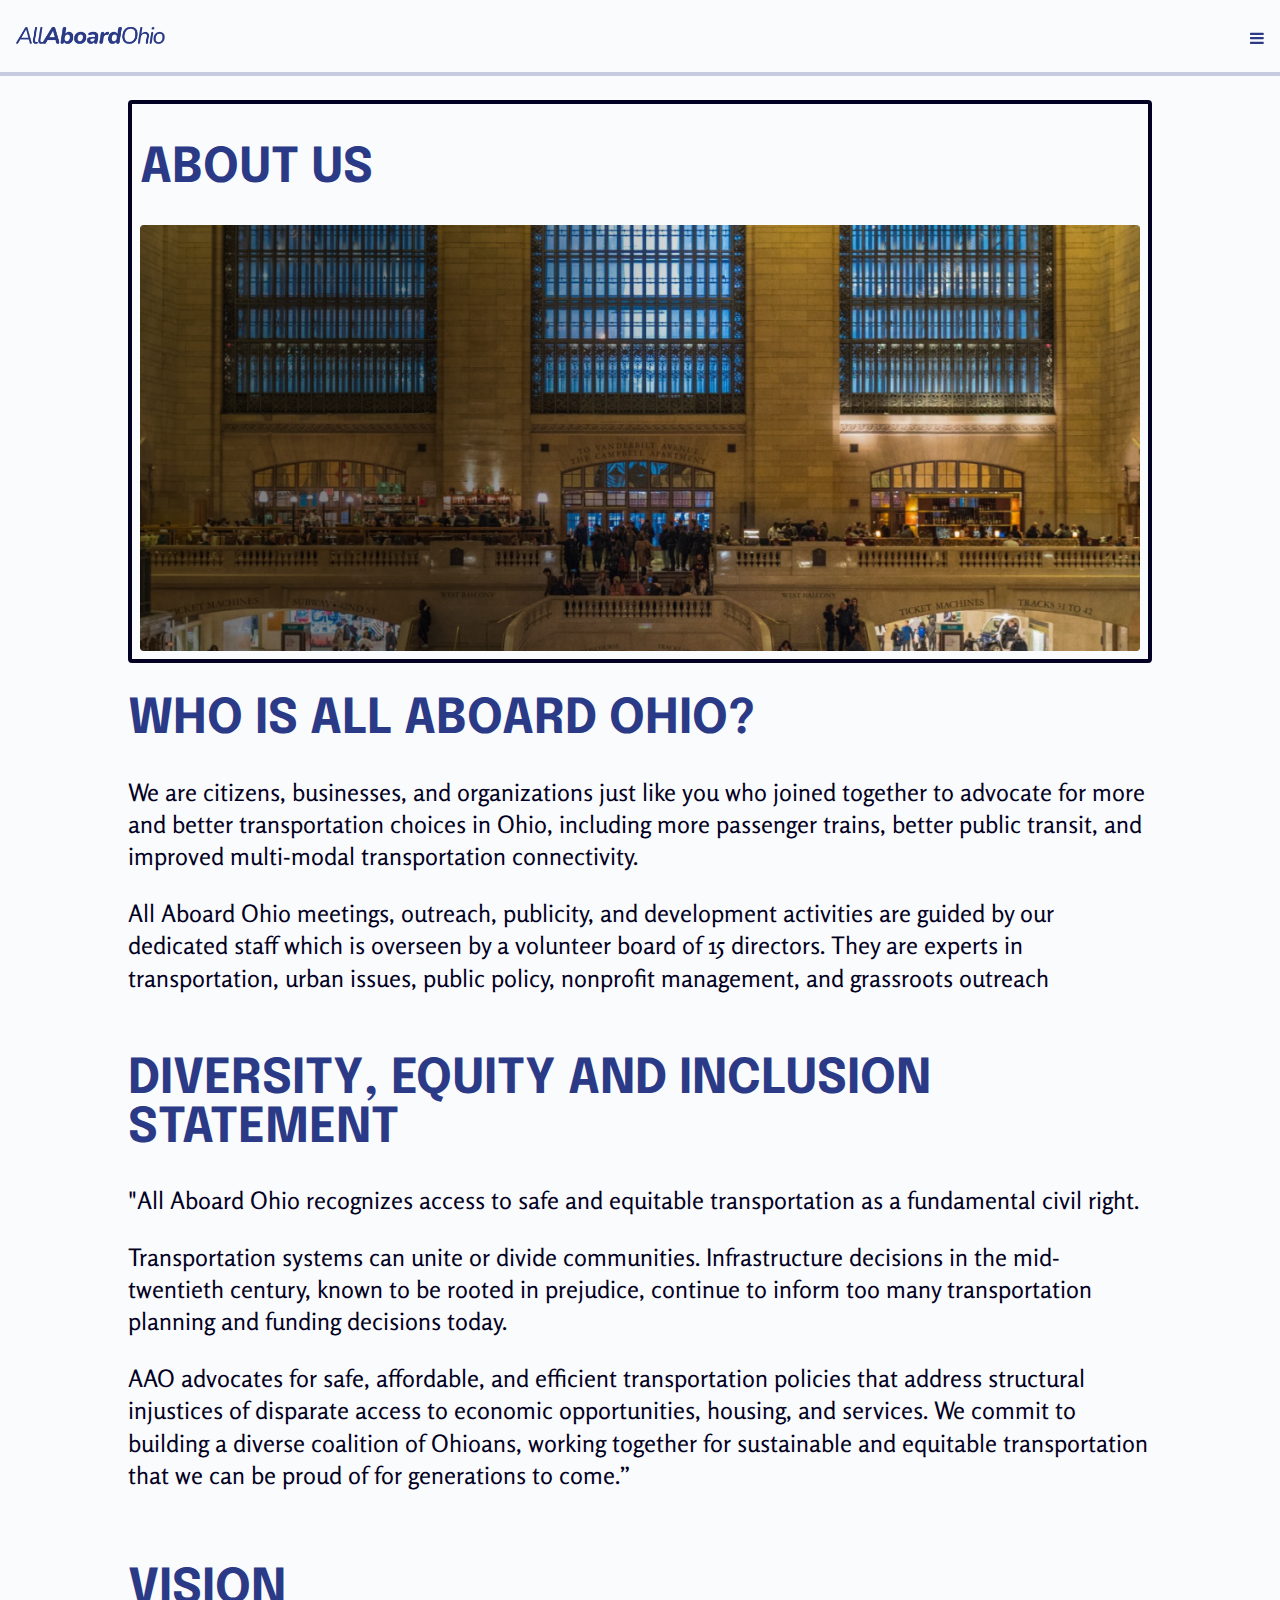
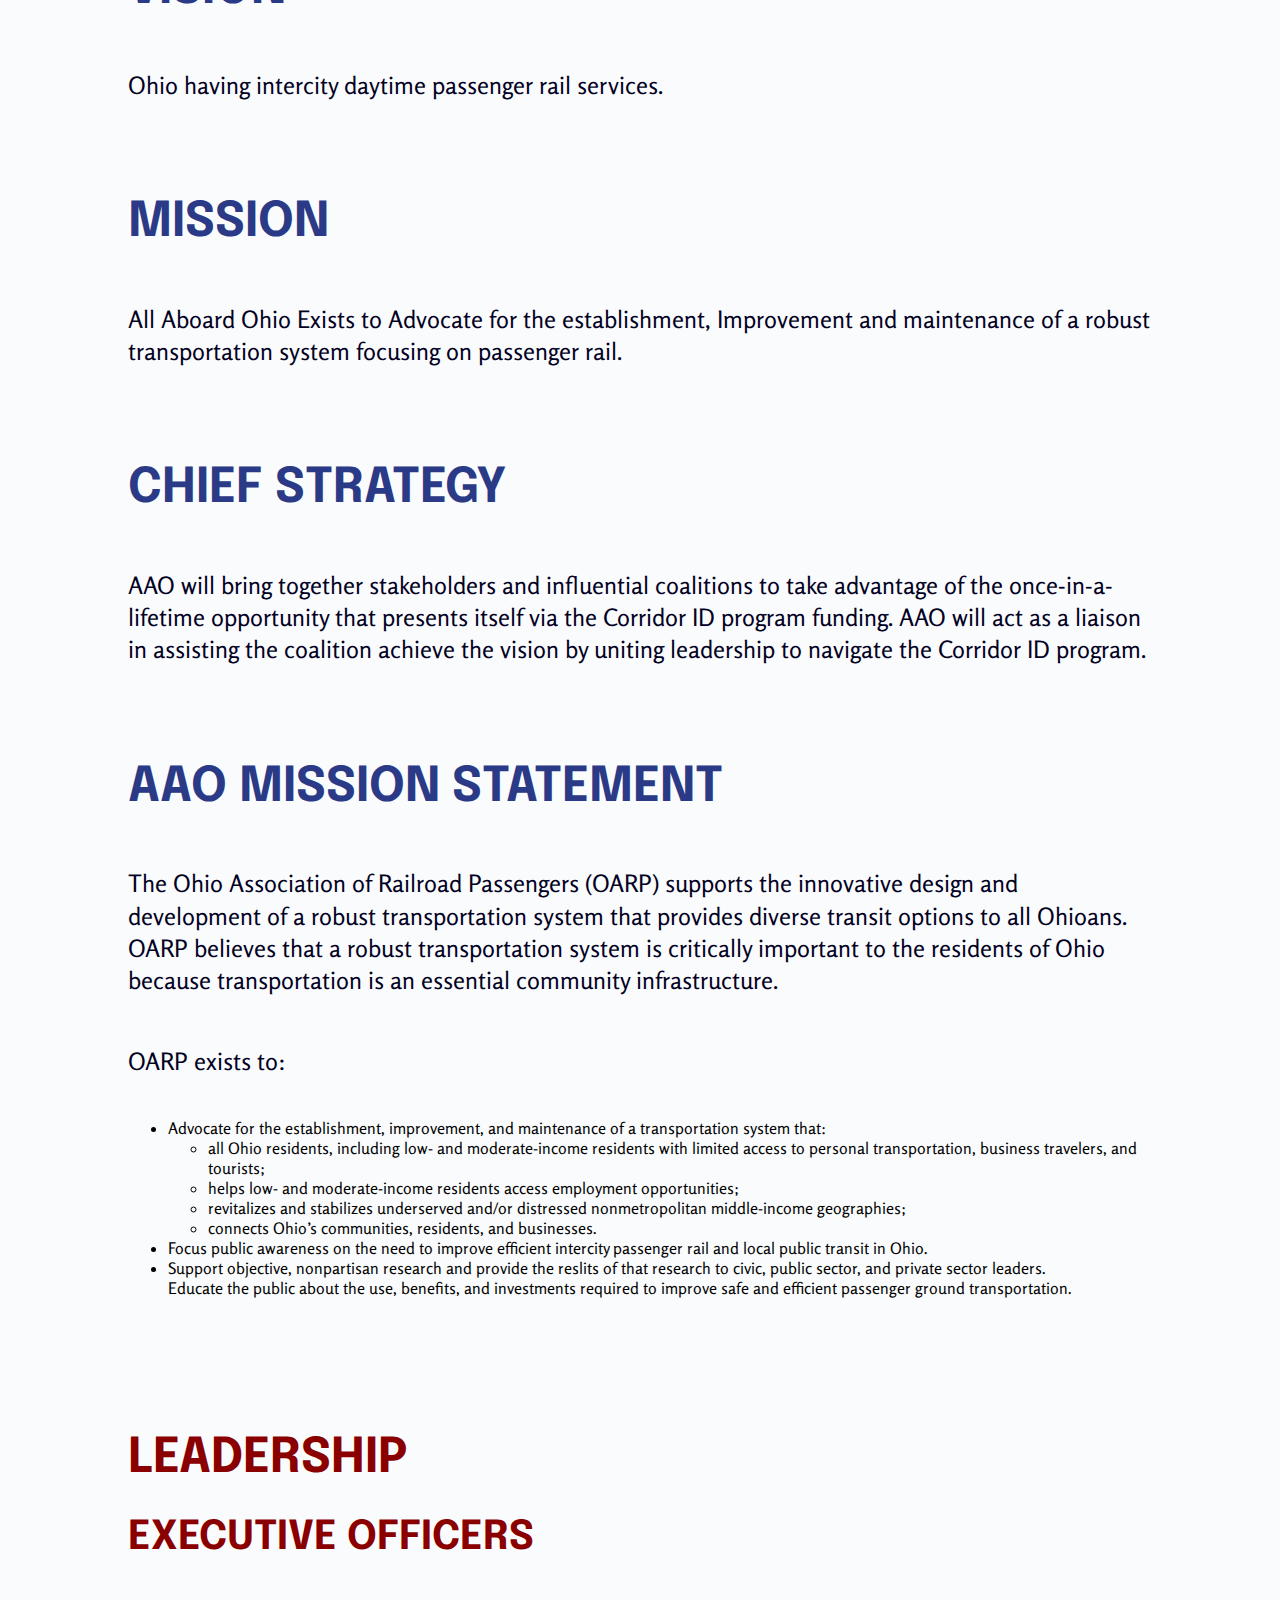
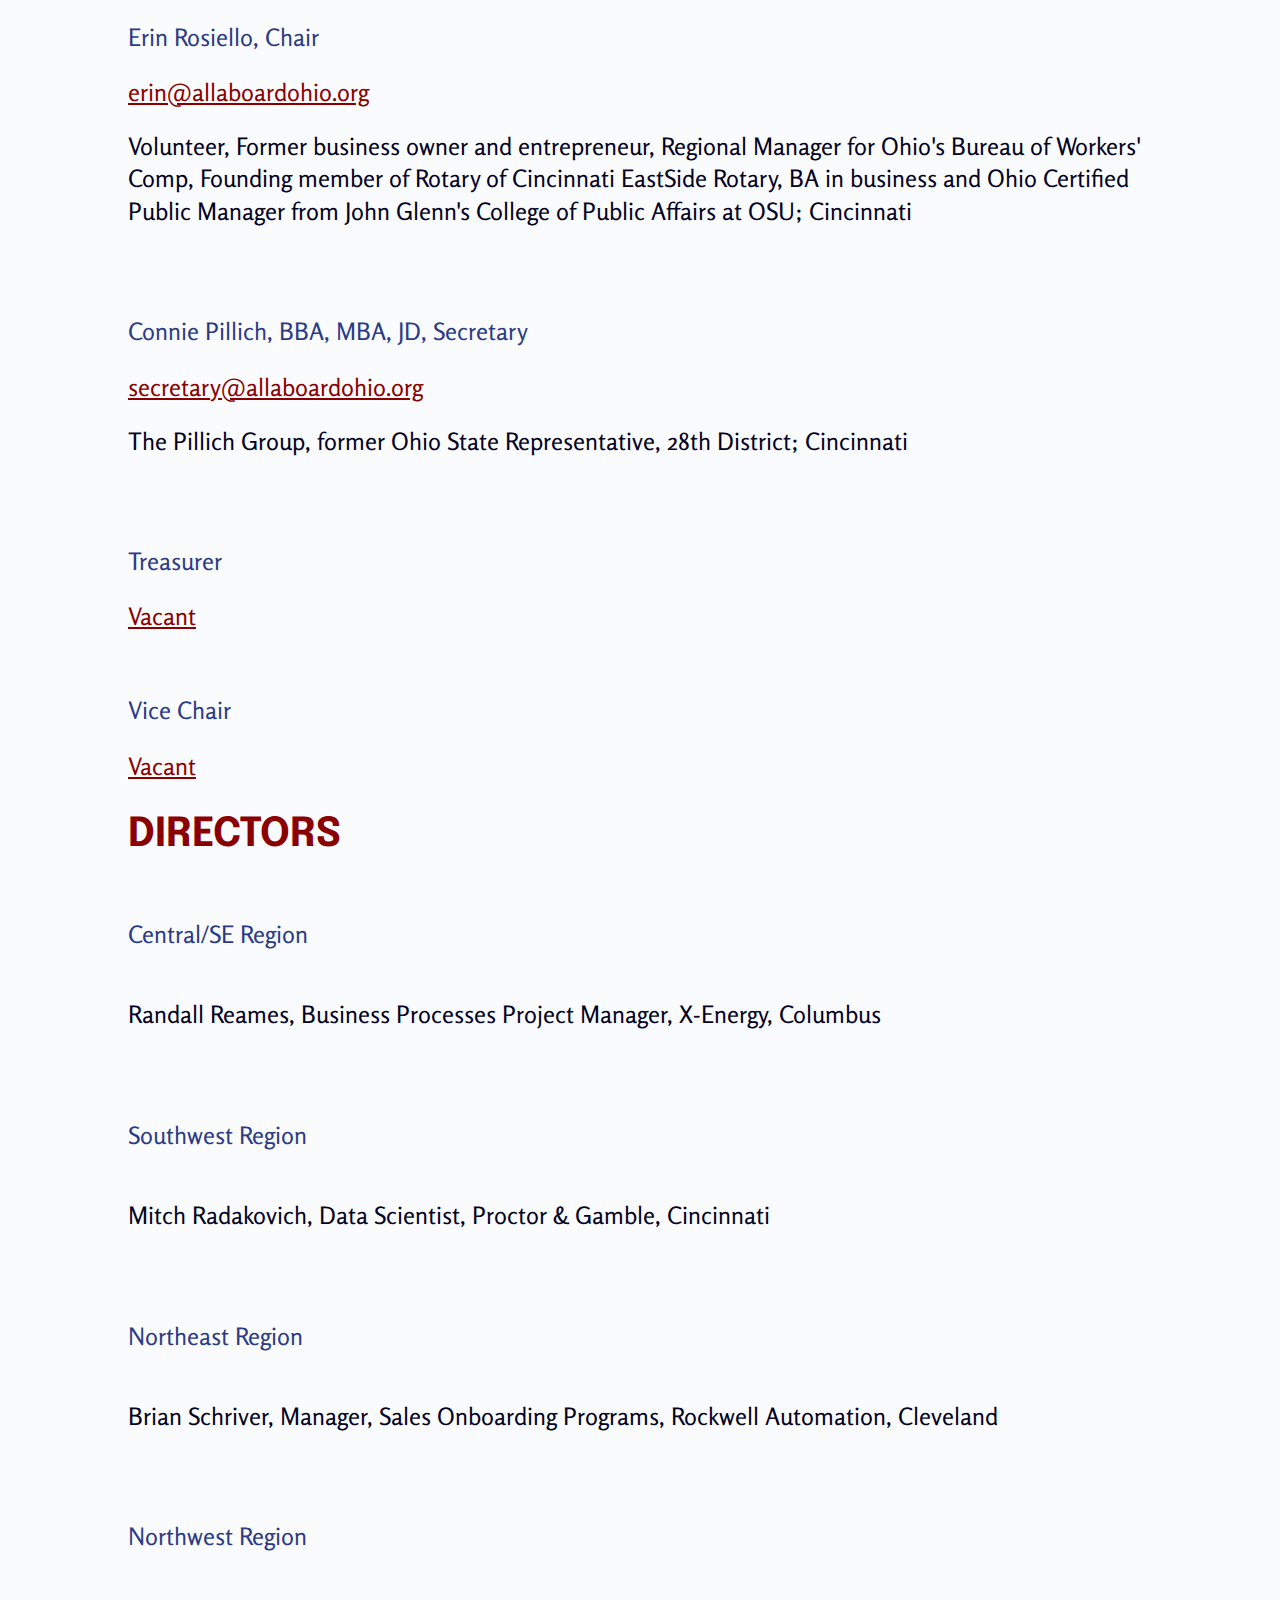
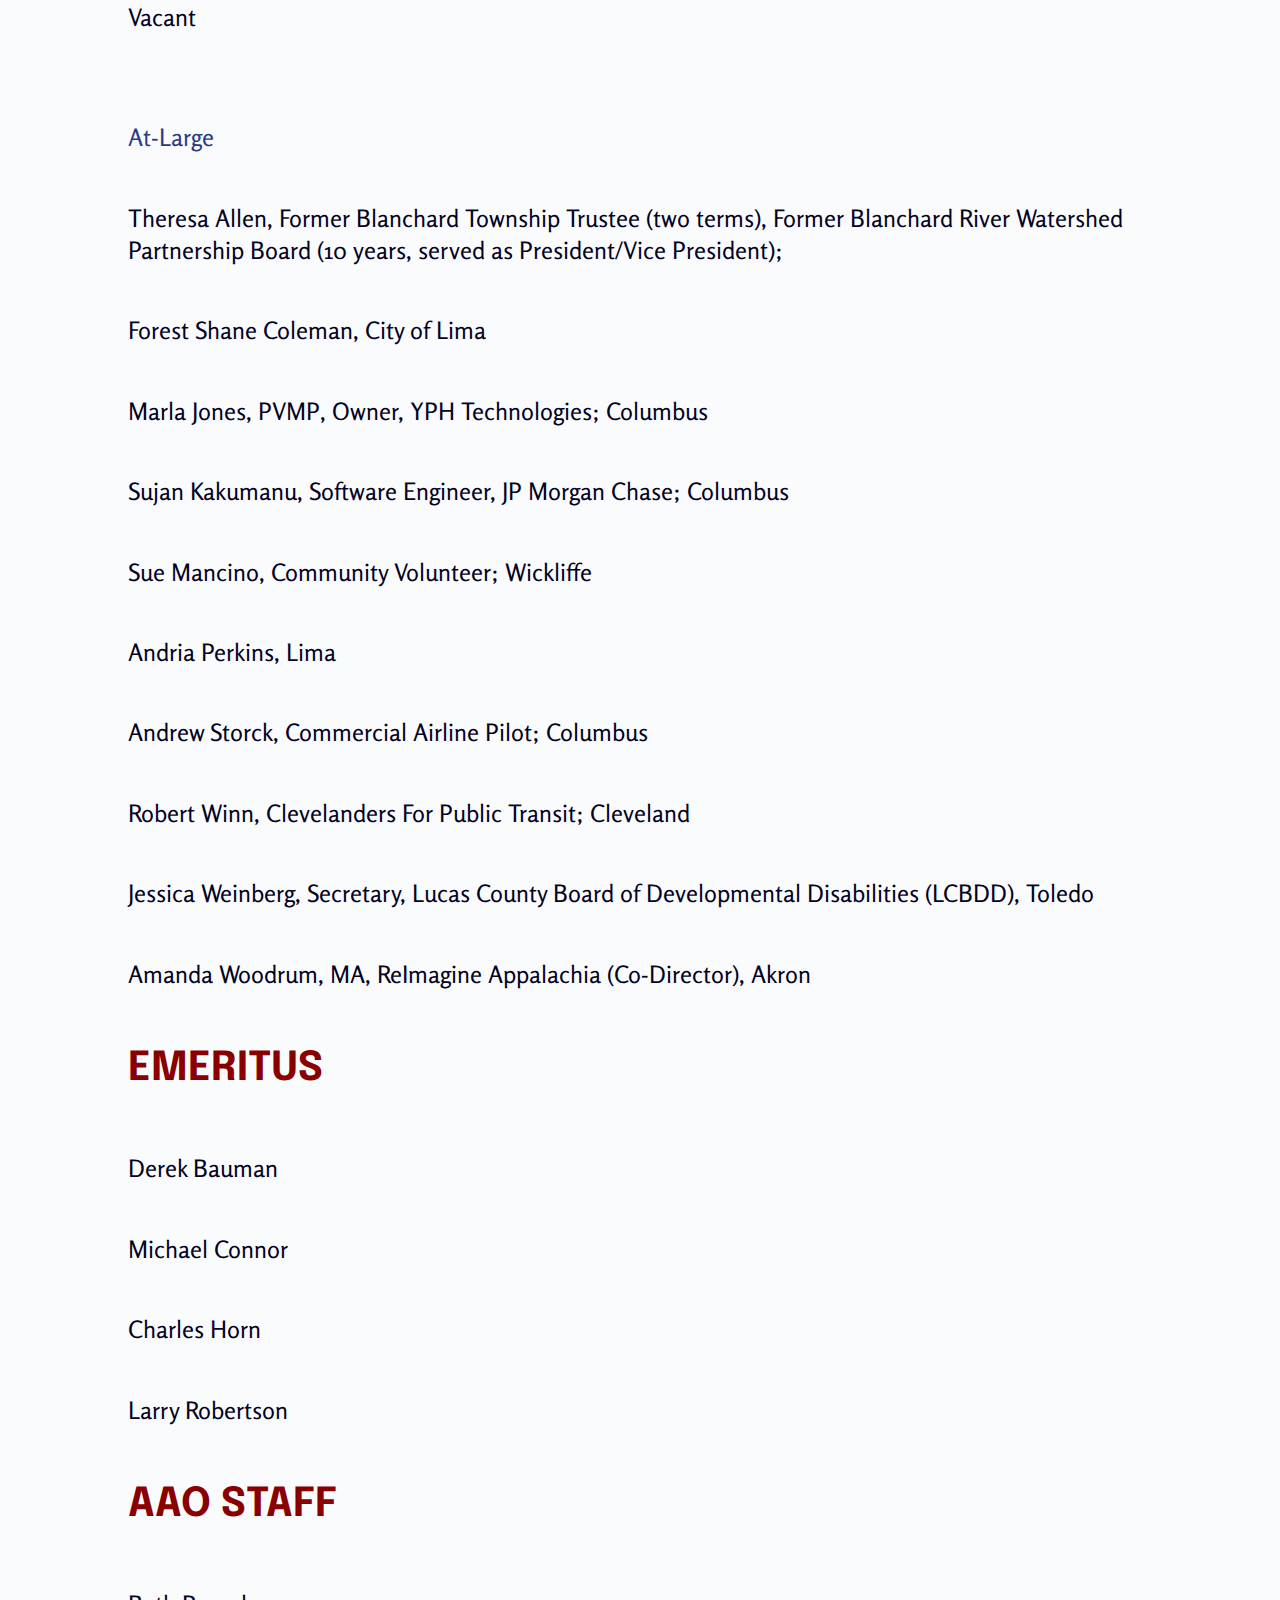
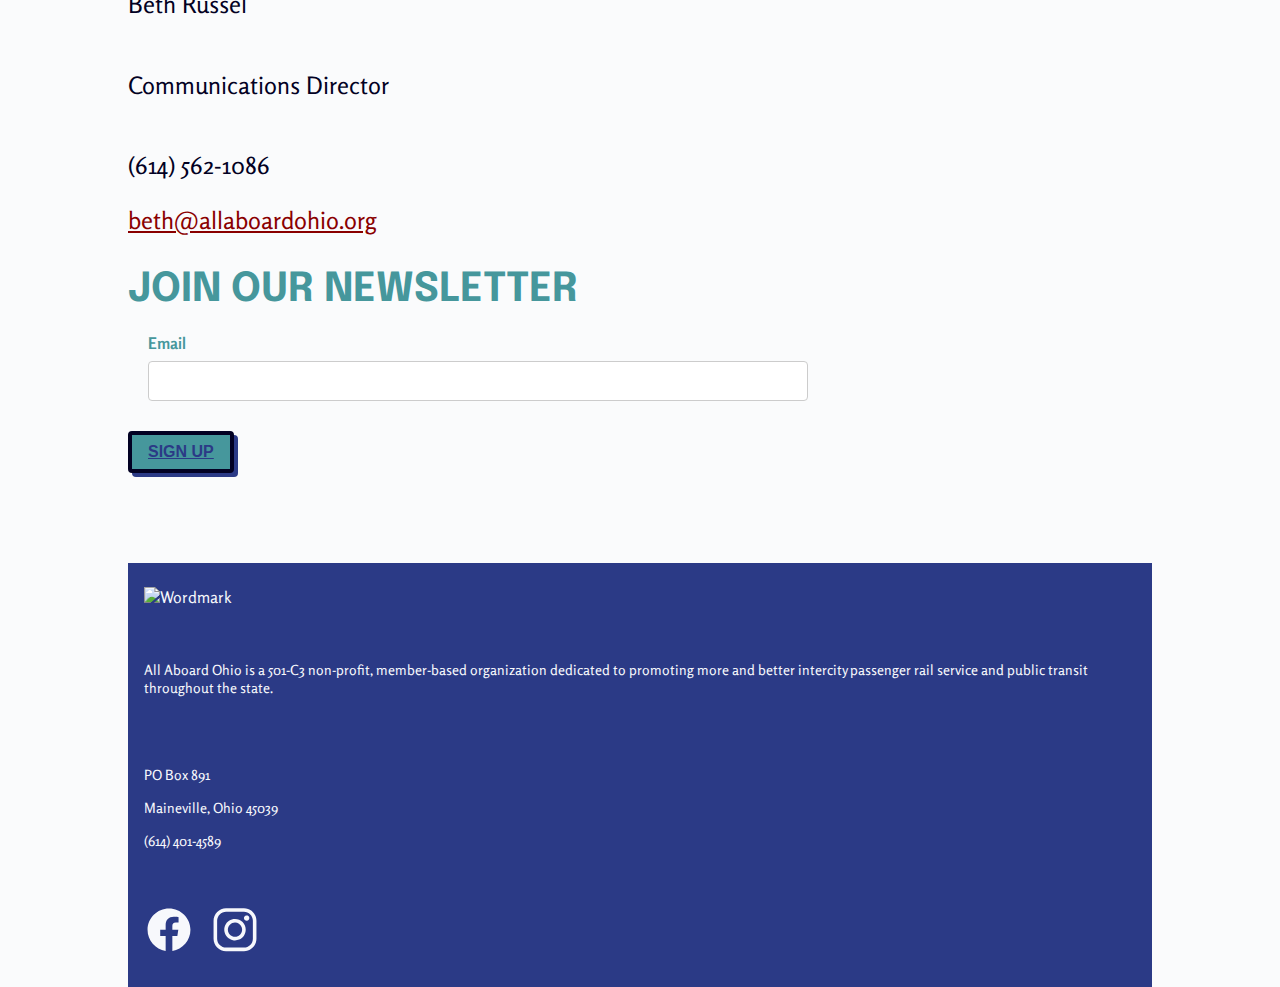
==== commit 2778bdd2: "added about hero text" ====
--- a/about.html
+++ b/about.html
@@ -48,6 +48,13 @@
           </div>
         </div>
       </div>
+
+<div class="about-hero">
+  <h1>who is all aboard ohio?</h1>
+  <p>We are citizens, businesses, and organizations just like you who joined together to advocate for more and better transportation choices in Ohio, including more passenger trains, better public transit, and improved multi-modal transportation connectivity.</p>
+    <p>
+    All Aboard Ohio meetings, outreach, publicity, and development activities are guided by our dedicated staff which is overseen by a volunteer board of 15 directors. They are experts in transportation, urban issues, public policy, nonprofit management, and grassroots outreach</p>
+</div>
 
       <div class="about-dei">
         <h1>DIVERSITY, EQUITY AND INCLUSION STATEMENT</h1>
--- a/styles.css
+++ b/styles.css
@@ -188,7 +188,7 @@
   justify-content: space-between;
   align-items: left;
   padding: 8px 8px;
-  
+
   border: solid var(--on-background-color);
 }
 
@@ -390,6 +390,10 @@
 
 /* ABOUT */
 
+.about-hero {
+  margin-bottom: 60px;
+}
+
 .about-leadership {
   padding-top: 40px;
 }
